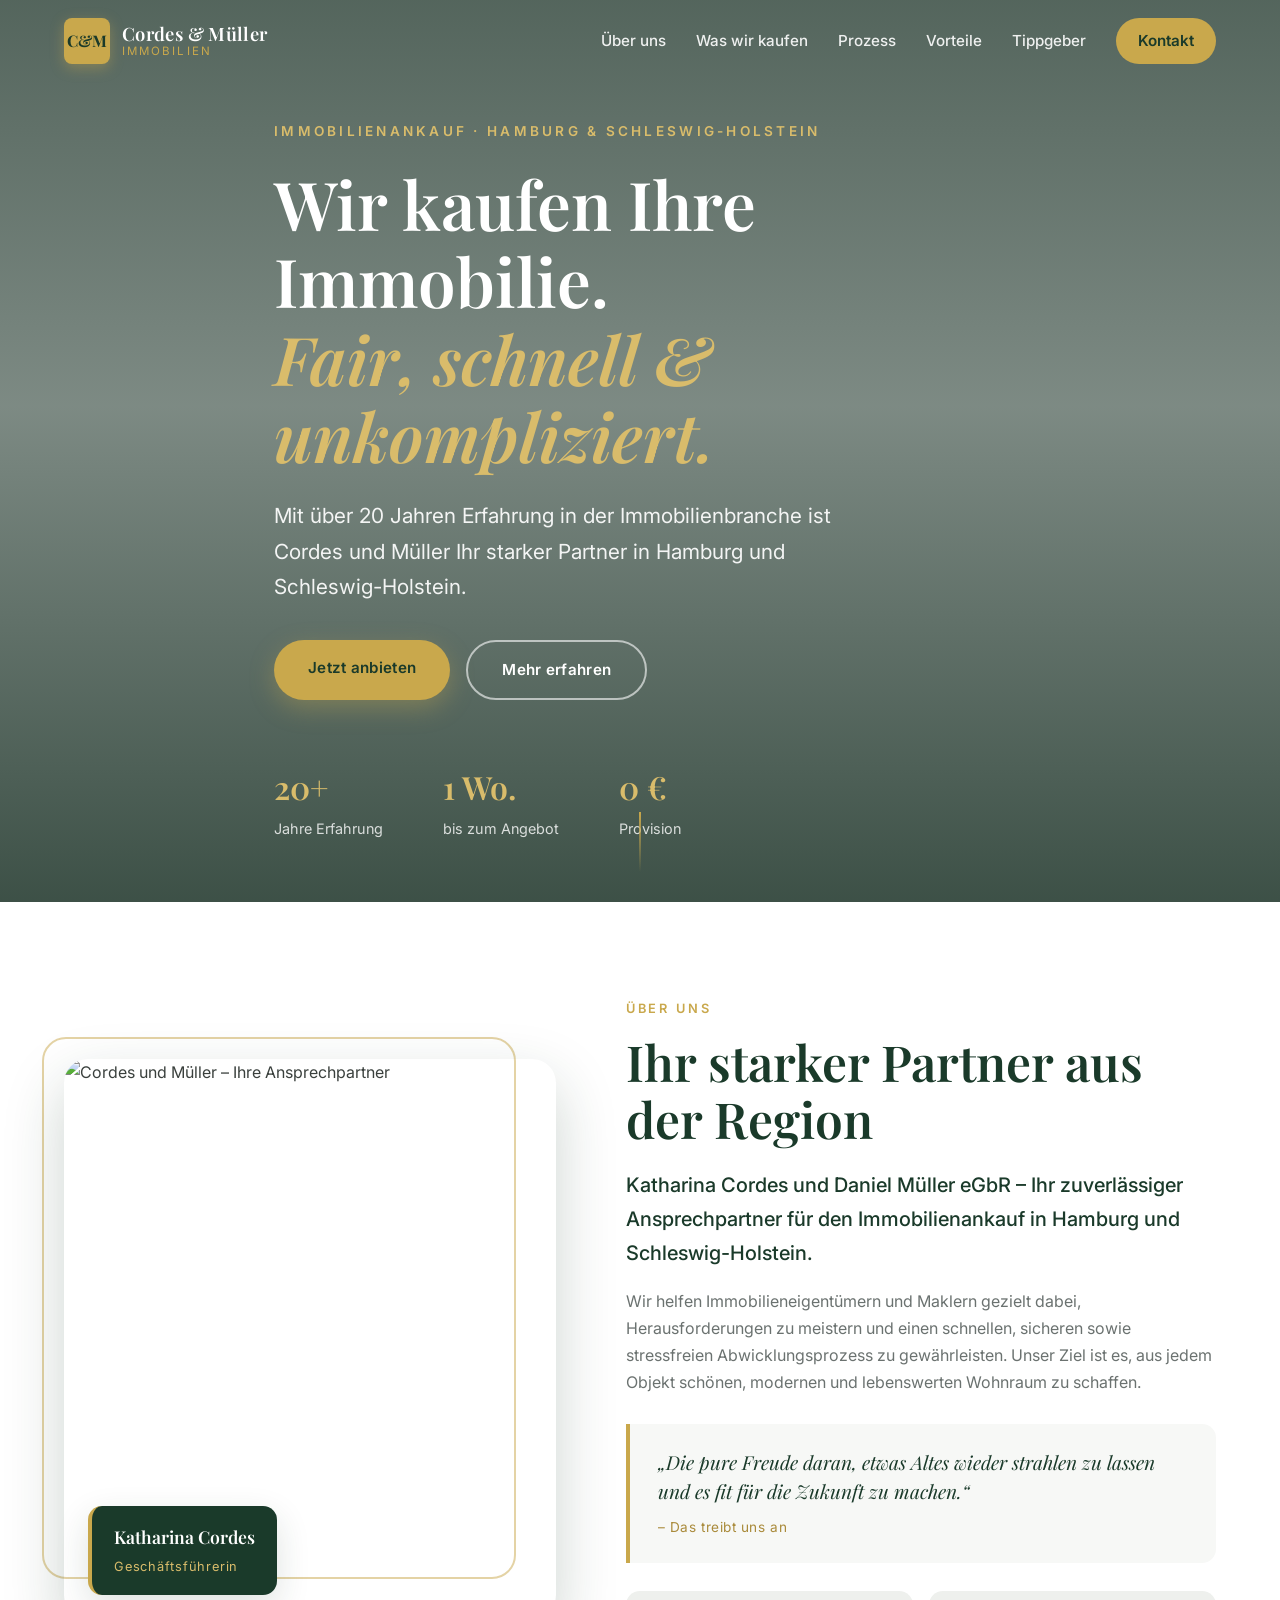
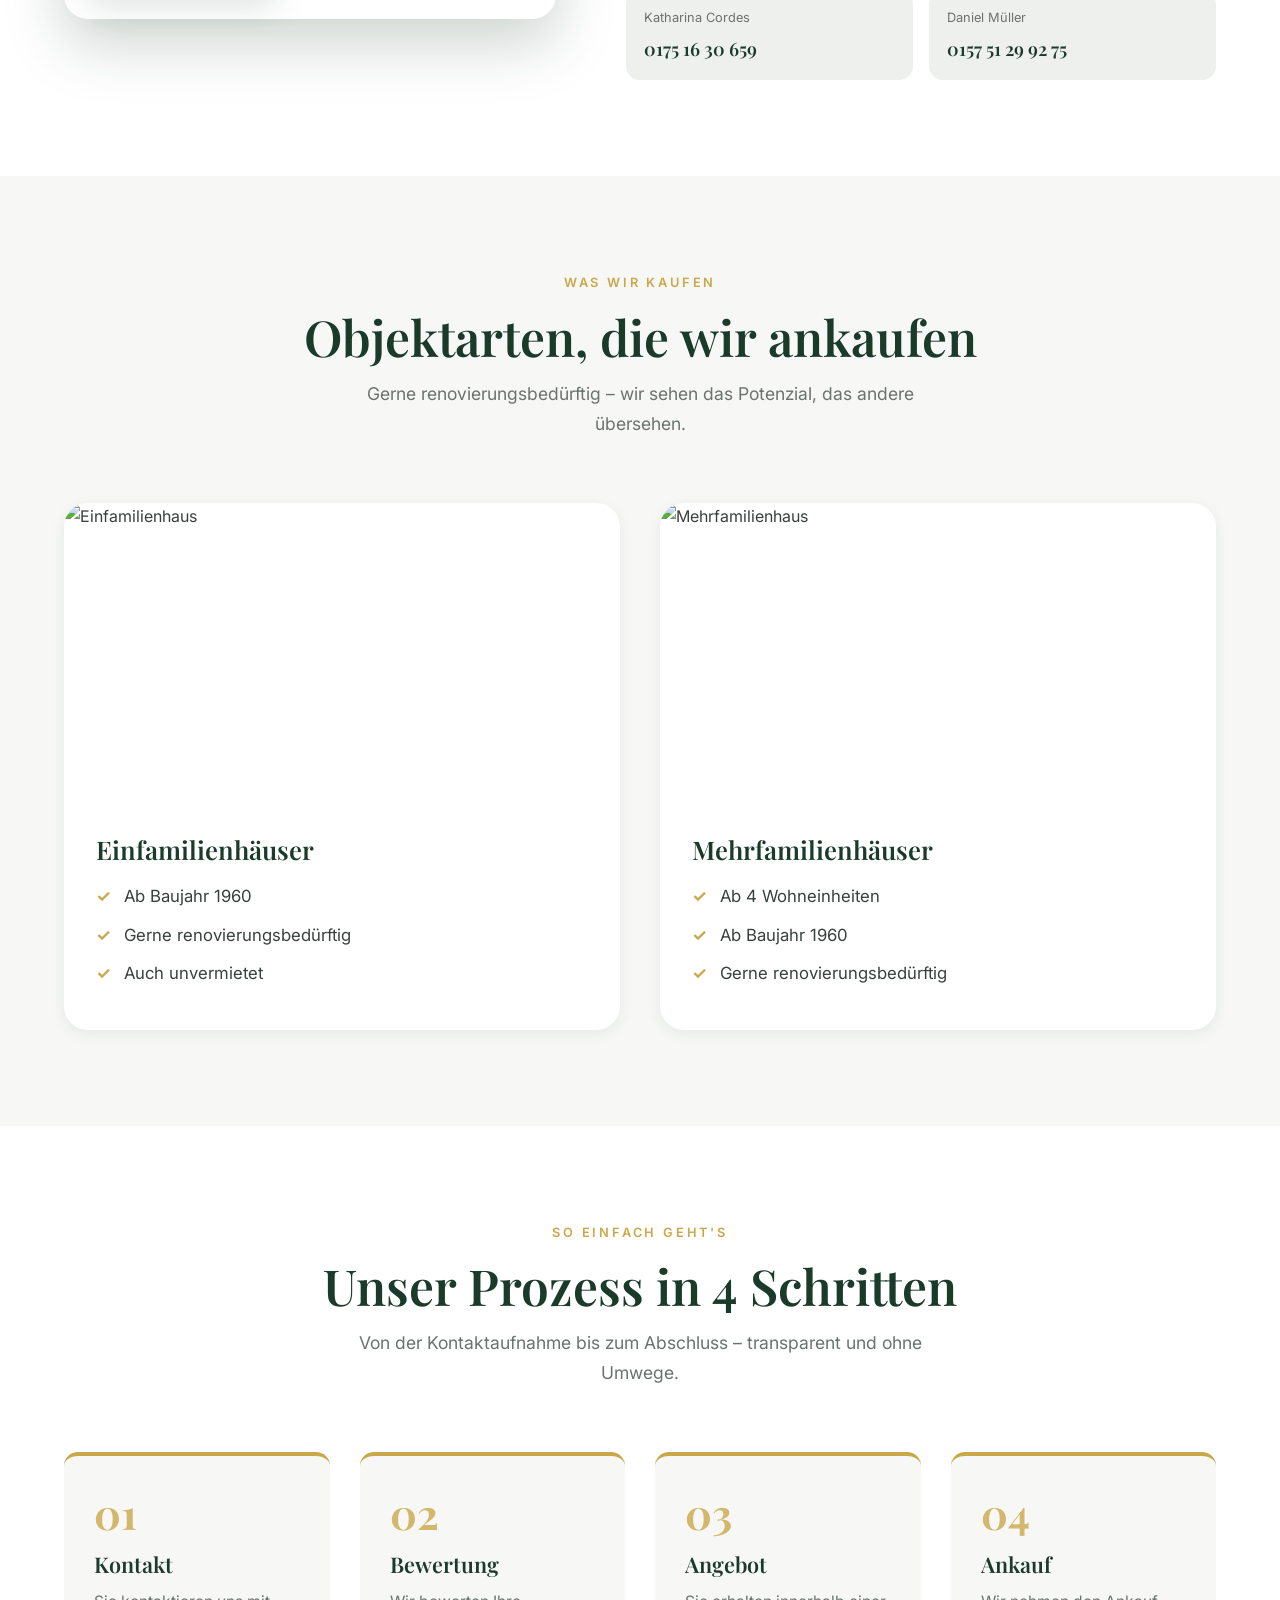
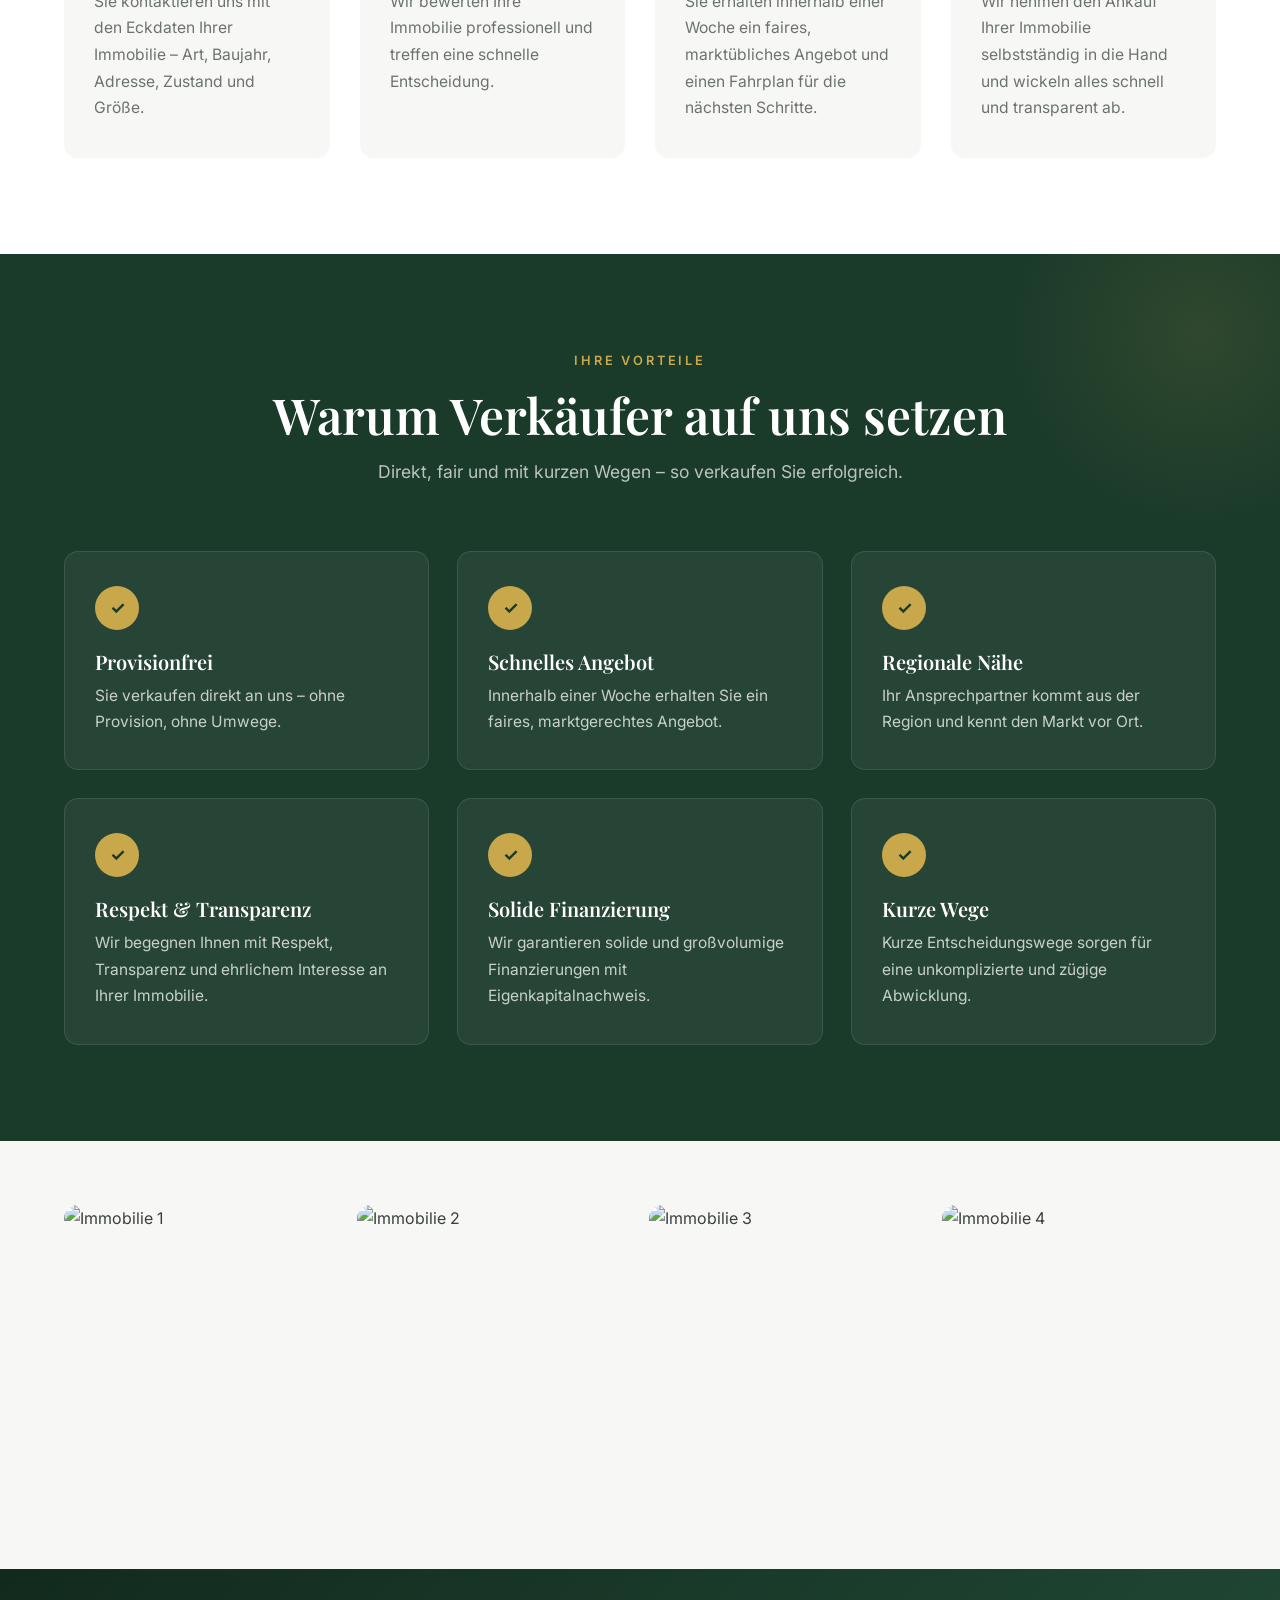
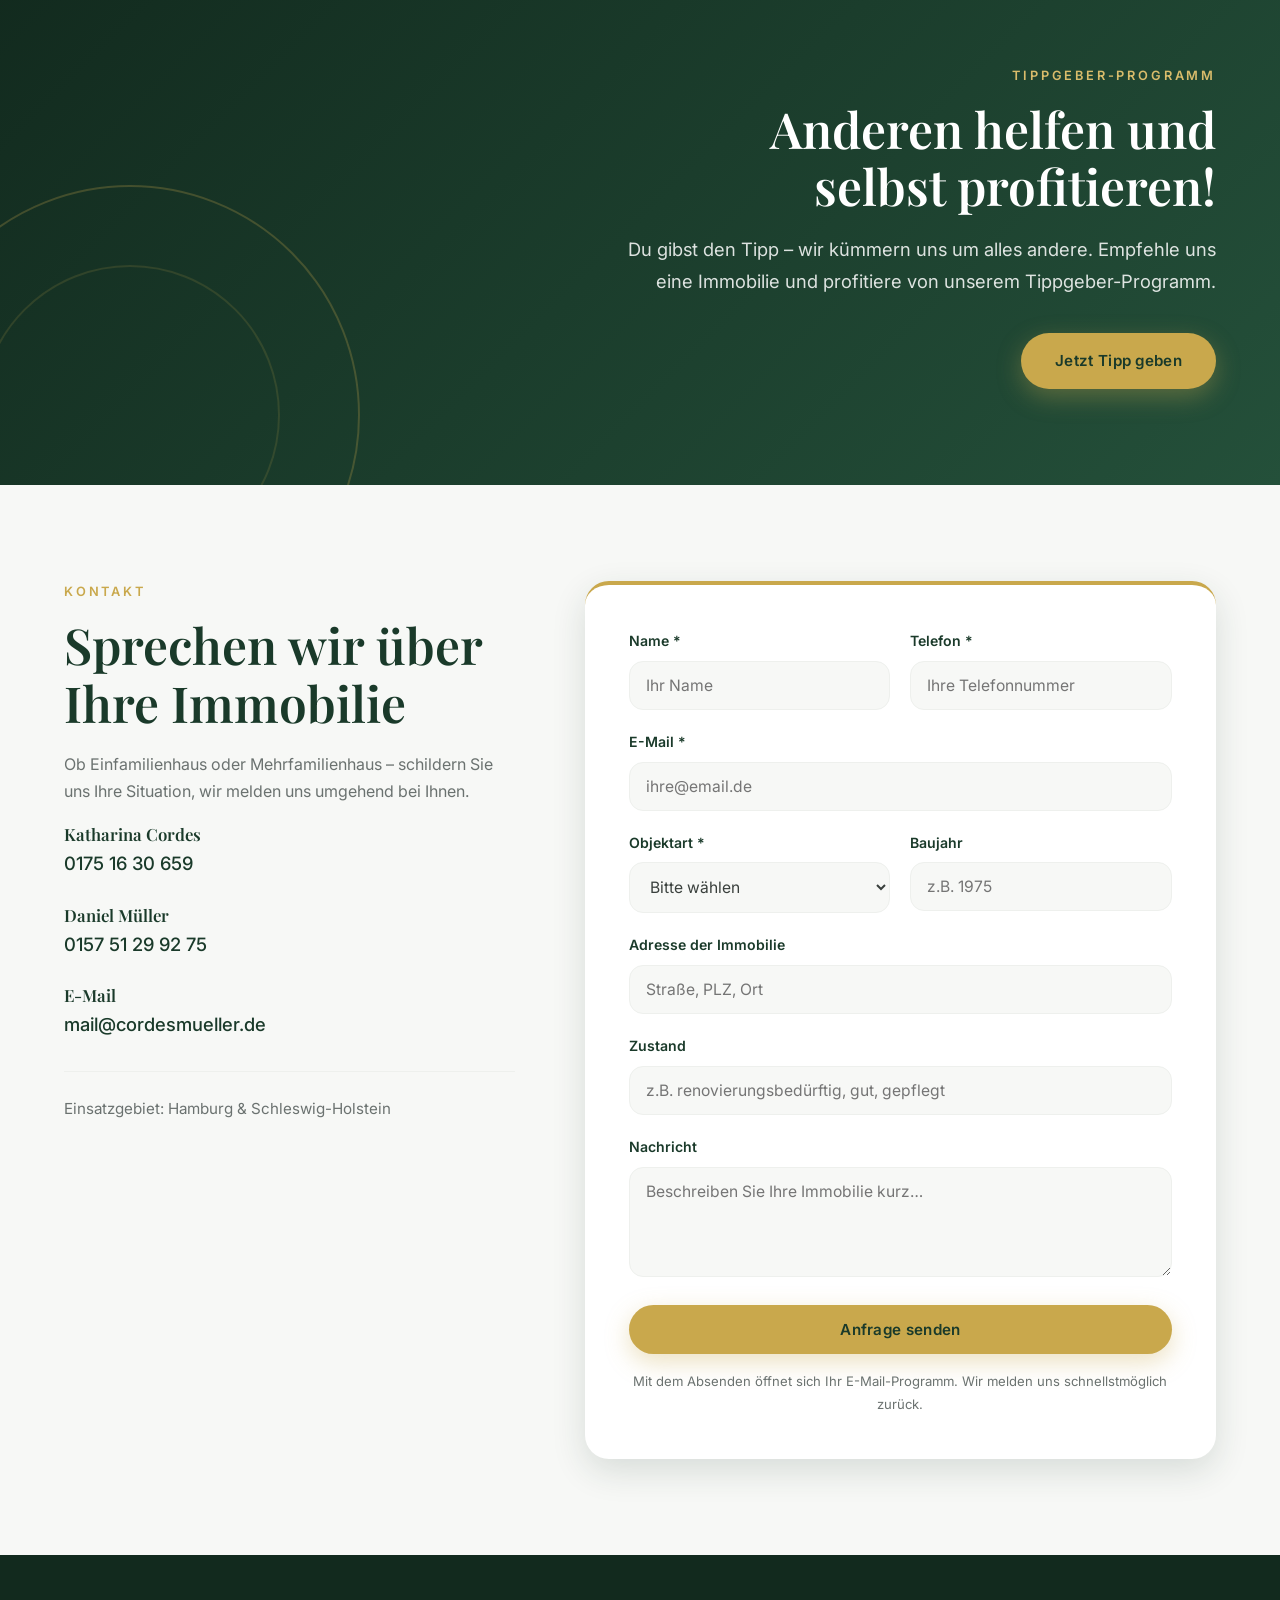
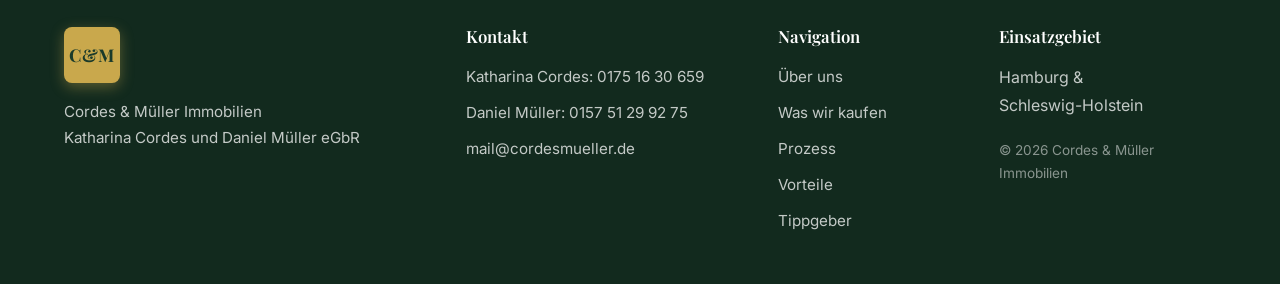
==== index.html @ 0875fa18 "Cordes Müller - neue Website" ====
<!DOCTYPE html>
<html lang="de">
<head>
  <meta charset="UTF-8">
  <meta name="viewport" content="width=device-width, initial-scale=1.0">
  <title>Cordes &amp; Müller Immobilien | Immobilienankauf Hamburg &amp; Schleswig-Holstein</title>
  <meta name="description" content="Cordes und Müller – Ihr starker Partner für den schnellen, sicheren und stressfreien Immobilienankauf in Hamburg und Schleswig-Holstein. Über 20 Jahre Erfahrung.">
  <link rel="preconnect" href="https://fonts.googleapis.com">
  <link rel="preconnect" href="https://fonts.gstatic.com" crossorigin>
  <link href="https://fonts.googleapis.com/css2?family=Playfair+Display:ital,wght@0,400;0,500;0,600;0,700;1,400&family=Inter:wght@300;400;500;600;700&display=swap" rel="stylesheet">
  <link rel="stylesheet" href="style.css">
</head>
<body>

  <!-- ===== NAVIGATION ===== -->
  <header class="nav">
    <div class="nav-inner container">
      <a href="#hero" class="logo">
        <span class="logo-mark">C&amp;M</span>
        <span class="logo-text">
          <strong>Cordes &amp; Müller</strong>
          <small>Immobilien</small>
        </span>
      </a>
      <nav class="nav-links" aria-label="Hauptnavigation">
        <a href="#ueber-uns">Über uns</a>
        <a href="#kaufen">Was wir kaufen</a>
        <a href="#prozess">Prozess</a>
        <a href="#vorteile">Vorteile</a>
        <a href="#tippgeber">Tippgeber</a>
        <a href="#kontakt" class="nav-cta">Kontakt</a>
      </nav>
      <button class="nav-toggle" aria-label="Menü öffnen">
        <span></span><span></span><span></span>
      </button>
    </div>
  </header>

  <!-- ===== HERO ===== -->
  <section id="hero" class="hero">
    <div class="hero-bg" style="background-image:url('https://onecdn.io/cdn-cgi/image/width=1920,height=900,fit=cover/media/87259912-1fa0-4802-a149-fa7235918c8f/lg');"></div>
    <div class="hero-overlay"></div>
    <div class="hero-content container">
      <p class="hero-eyebrow">Immobilienankauf · Hamburg &amp; Schleswig-Holstein</p>
      <h1 class="hero-title">Wir kaufen Ihre Immobilie.<br><em>Fair, schnell &amp; unkompliziert.</em></h1>
      <p class="hero-text">Mit über 20 Jahren Erfahrung in der Immobilienbranche ist Cordes und Müller Ihr starker Partner in Hamburg und Schleswig-Holstein.</p>
      <div class="hero-actions">
        <a href="#kontakt" class="btn btn-gold">Jetzt anbieten</a>
        <a href="#kaufen" class="btn btn-ghost">Mehr erfahren</a>
      </div>
      <div class="hero-stats">
        <div class="stat">
          <strong>20+</strong>
          <span>Jahre Erfahrung</span>
        </div>
        <div class="stat">
          <strong>1 Wo.</strong>
          <span>bis zum Angebot</span>
        </div>
        <div class="stat">
          <strong>0 €</strong>
          <span>Provision</span>
        </div>
      </div>
    </div>
    <a href="#ueber-uns" class="hero-scroll" aria-label="Nach unten scrollen">
      <span class="scroll-line"></span>
    </a>
  </section>

  <!-- ===== ÜBER UNS ===== -->
  <section id="ueber-uns" class="section about">
    <div class="container about-grid">
      <div class="about-media reveal">
        <img src="https://onecdn.io/cdn-cgi/image/width=600,height=800,fit=cover/media/9ba3bd7e-92e4-4036-8592-b213715e1970/lg" alt="Cordes und Müller – Ihre Ansprechpartner" class="about-img">
        <div class="about-badge">
          <span class="badge-name">Katharina Cordes</span>
          <span class="badge-role">Geschäftsführerin</span>
        </div>
      </div>
      <div class="about-content">
        <p class="eyebrow">Über uns</p>
        <h2 class="section-title">Ihr starker Partner aus der Region</h2>
        <p class="lead">Katharina Cordes und Daniel Müller eGbR – Ihr zuverlässiger Ansprechpartner für den Immobilienankauf in Hamburg und Schleswig-Holstein.</p>
        <p class="body">Wir helfen Immobilieneigentümern und Maklern gezielt dabei, Herausforderungen zu meistern und einen schnellen, sicheren sowie stressfreien Abwicklungsprozess zu gewährleisten. Unser Ziel ist es, aus jedem Objekt schönen, modernen und lebenswerten Wohnraum zu schaffen.</p>
        <blockquote class="about-quote">
          <p>„Die pure Freude daran, etwas Altes wieder strahlen zu lassen und es fit für die Zukunft zu machen.“</p>
          <cite>– Das treibt uns an</cite>
        </blockquote>
        <div class="about-contact">
          <div class="contact-person">
            <span class="person-label">Katharina Cordes</span>
            <a href="tel:+491751630659">0175 16 30 659</a>
          </div>
          <div class="contact-person">
            <span class="person-label">Daniel Müller</span>
            <a href="tel:+4915751299275">0157 51 29 92 75</a>
          </div>
        </div>
      </div>
    </div>
  </section>

  <!-- ===== WAS WIR KAUFEN ===== -->
  <section id="kaufen" class="section buy">
    <div class="container">
      <div class="section-head reveal">
        <p class="eyebrow">Was wir kaufen</p>
        <h2 class="section-title">Objektarten, die wir ankaufen</h2>
        <p class="section-sub">Gerne renovierungsbedürftig – wir sehen das Potenzial, das andere übersehen.</p>
      </div>
      <div class="buy-grid">
        <article class="card reveal">
          <div class="card-img">
            <img src="https://onecdn.io/cdn-cgi/image/width=800,height=600,fit=cover/media/013bde4f-70b9-48d5-8bc5-a7e35b4b48ef/lg" alt="Einfamilienhaus">
          </div>
          <div class="card-body">
            <h3>Einfamilienhäuser</h3>
            <ul class="card-list">
              <li>Ab Baujahr 1960</li>
              <li>Gerne renovierungsbedürftig</li>
              <li>Auch unvermietet</li>
            </ul>
          </div>
        </article>
        <article class="card reveal">
          <div class="card-img">
            <img src="https://onecdn.io/cdn-cgi/image/width=800,height=600,fit=cover/media/022207e3-a782-4203-a05c-e34b5ba5563c/lg" alt="Mehrfamilienhaus">
          </div>
          <div class="card-body">
            <h3>Mehrfamilienhäuser</h3>
            <ul class="card-list">
              <li>Ab 4 Wohneinheiten</li>
              <li>Ab Baujahr 1960</li>
              <li>Gerne renovierungsbedürftig</li>
            </ul>
          </div>
        </article>
      </div>
    </div>
  </section>

  <!-- ===== PROZESS ===== -->
  <section id="prozess" class="section process">
    <div class="container">
      <div class="section-head reveal">
        <p class="eyebrow">So einfach geht's</p>
        <h2 class="section-title">Unser Prozess in 4 Schritten</h2>
        <p class="section-sub">Von der Kontaktaufnahme bis zum Abschluss – transparent und ohne Umwege.</p>
      </div>
      <div class="process-grid">
        <div class="step reveal">
          <span class="step-num">01</span>
          <h3>Kontakt</h3>
          <p>Sie kontaktieren uns mit den Eckdaten Ihrer Immobilie – Art, Baujahr, Adresse, Zustand und Größe.</p>
        </div>
        <div class="step reveal">
          <span class="step-num">02</span>
          <h3>Bewertung</h3>
          <p>Wir bewerten Ihre Immobilie professionell und treffen eine schnelle Entscheidung.</p>
        </div>
        <div class="step reveal">
          <span class="step-num">03</span>
          <h3>Angebot</h3>
          <p>Sie erhalten innerhalb einer Woche ein faires, marktübliches Angebot und einen Fahrplan für die nächsten Schritte.</p>
        </div>
        <div class="step reveal">
          <span class="step-num">04</span>
          <h3>Ankauf</h3>
          <p>Wir nehmen den Ankauf Ihrer Immobilie selbstständig in die Hand und wickeln alles schnell und transparent ab.</p>
        </div>
      </div>
    </div>
  </section>

  <!-- ===== VORTEILE ===== -->
  <section id="vorteile" class="section benefits">
    <div class="container">
      <div class="section-head reveal">
        <p class="eyebrow">Ihre Vorteile</p>
        <h2 class="section-title">Warum Verkäufer auf uns setzen</h2>
        <p class="section-sub">Direkt, fair und mit kurzen Wegen – so verkaufen Sie erfolgreich.</p>
      </div>
      <div class="benefits-grid">
        <div class="benefit reveal">
          <span class="benefit-icon">✓</span>
          <h3>Provisionfrei</h3>
          <p>Sie verkaufen direkt an uns – ohne Provision, ohne Umwege.</p>
        </div>
        <div class="benefit reveal">
          <span class="benefit-icon">✓</span>
          <h3>Schnelles Angebot</h3>
          <p>Innerhalb einer Woche erhalten Sie ein faires, marktgerechtes Angebot.</p>
        </div>
        <div class="benefit reveal">
          <span class="benefit-icon">✓</span>
          <h3>Regionale Nähe</h3>
          <p>Ihr Ansprechpartner kommt aus der Region und kennt den Markt vor Ort.</p>
        </div>
        <div class="benefit reveal">
          <span class="benefit-icon">✓</span>
          <h3>Respekt &amp; Transparenz</h3>
          <p>Wir begegnen Ihnen mit Respekt, Transparenz und ehrlichem Interesse an Ihrer Immobilie.</p>
        </div>
        <div class="benefit reveal">
          <span class="benefit-icon">✓</span>
          <h3>Solide Finanzierung</h3>
          <p>Wir garantieren solide und großvolumige Finanzierungen mit Eigenkapitalnachweis.</p>
        </div>
        <div class="benefit reveal">
          <span class="benefit-icon">✓</span>
          <h3>Kurze Wege</h3>
          <p>Kurze Entscheidungswege sorgen für eine unkomplizierte und zügige Abwicklung.</p>
        </div>
      </div>
    </div>
  </section>

  <!-- ===== GALERIE ===== -->
  <section class="section gallery">
    <div class="container">
      <div class="gallery-grid">
        <img class="gallery-img reveal" src="https://onecdn.io/cdn-cgi/image/width=800,height=600,fit=cover/media/013bde4f-70b9-48d5-8bc5-a7e35b4b48ef/lg" alt="Immobilie 1">
        <img class="gallery-img reveal" src="https://onecdn.io/cdn-cgi/image/width=800,height=600,fit=cover/media/022207e3-a782-4203-a05c-e34b5ba5563c/lg" alt="Immobilie 2">
        <img class="gallery-img reveal" src="https://onecdn.io/cdn-cgi/image/width=800,height=600,fit=cover/media/5243f2f0-39da-4009-9616-81a8f214d567/lg" alt="Immobilie 3">
        <img class="gallery-img reveal" src="https://onecdn.io/cdn-cgi/image/width=800,height=600,fit=cover/media/7201bd87-af40-47e6-a278-6140a947ac03/lg" alt="Immobilie 4">
      </div>
    </div>
  </section>

  <!-- ===== TIPPGEBER ===== -->
  <section id="tippgeber" class="section refer">
    <div class="container refer-inner">
      <div class="refer-content reveal">
        <p class="eyebrow eyebrow-light">Tippgeber-Programm</p>
        <h2 class="section-title">Anderen helfen und<br>selbst profitieren!</h2>
        <p class="refer-text">Du gibst den Tipp – wir kümmern uns um alles andere. Empfehle uns eine Immobilie und profitiere von unserem Tippgeber-Programm.</p>
        <a href="#kontakt" class="btn btn-gold">Jetzt Tipp geben</a>
      </div>
    </div>
  </section>

  <!-- ===== KONTAKT ===== -->
  <section id="kontakt" class="section contact">
    <div class="container contact-grid">
      <div class="contact-info reveal">
        <p class="eyebrow">Kontakt</p>
        <h2 class="section-title">Sprechen wir über Ihre Immobilie</h2>
        <p class="body">Ob Einfamilienhaus oder Mehrfamilienhaus – schildern Sie uns Ihre Situation, wir melden uns umgehend bei Ihnen.</p>
        <div class="contact-block">
          <h3>Katharina Cordes</h3>
          <a href="tel:+491751630659">0175 16 30 659</a>
        </div>
        <div class="contact-block">
          <h3>Daniel Müller</h3>
          <a href="tel:+4915751299275">0157 51 29 92 75</a>
        </div>
        <div class="contact-block">
          <h3>E-Mail</h3>
          <a href="mailto:mail@cordesmueller.de">mail@cordesmueller.de</a>
        </div>
        <p class="contact-region">Einsatzgebiet: Hamburg &amp; Schleswig-Holstein</p>
      </div>

      <form class="contact-form reveal" action="mailto:mail@cordesmueller.de" method="post" enctype="text/plain">
        <div class="form-row">
          <div class="form-group">
            <label for="name">Name *</label>
            <input type="text" id="name" name="Name" required placeholder="Ihr Name">
          </div>
          <div class="form-group">
            <label for="telefon">Telefon *</label>
            <input type="tel" id="telefon" name="Telefon" required placeholder="Ihre Telefonnummer">
          </div>
        </div>
        <div class="form-group">
          <label for="email">E-Mail *</label>
          <input type="email" id="email" name="Email" required placeholder="ihre@email.de">
        </div>
        <div class="form-row">
          <div class="form-group">
            <label for="objektart">Objektart *</label>
            <select id="objektart" name="Objektart" required>
              <option value="" disabled selected>Bitte wählen</option>
              <option value="Einfamilienhaus">Einfamilienhaus</option>
              <option value="Mehrfamilienhaus">Mehrfamilienhaus</option>
            </select>
          </div>
          <div class="form-group">
            <label for="baujahr">Baujahr</label>
            <input type="text" id="baujahr" name="Baujahr" placeholder="z.B. 1975">
          </div>
        </div>
        <div class="form-group">
          <label for="adresse">Adresse der Immobilie</label>
          <input type="text" id="adresse" name="Adresse" placeholder="Straße, PLZ, Ort">
        </div>
        <div class="form-group">
          <label for="zustand">Zustand</label>
          <input type="text" id="zustand" name="Zustand" placeholder="z.B. renovierungsbedürftig, gut, gepflegt">
        </div>
        <div class="form-group">
          <label for="nachricht">Nachricht</label>
          <textarea id="nachricht" name="Nachricht" rows="4" placeholder="Beschreiben Sie Ihre Immobilie kurz…"></textarea>
        </div>
        <button type="submit" class="btn btn-gold btn-block">Anfrage senden</button>
        <p class="form-note">Mit dem Absenden öffnet sich Ihr E-Mail-Programm. Wir melden uns schnellstmöglich zurück.</p>
      </form>
    </div>
  </section>

  <!-- ===== FOOTER ===== -->
  <footer class="footer">
    <div class="container footer-grid">
      <div class="footer-brand">
        <span class="logo-mark logo-mark-footer">C&amp;M</span>
        <p>Cordes &amp; Müller Immobilien<br>Katharina Cordes und Daniel Müller eGbR</p>
      </div>
      <div class="footer-col">
        <h4>Kontakt</h4>
        <a href="tel:+491751630659">Katharina Cordes: 0175 16 30 659</a>
        <a href="tel:+4915751299275">Daniel Müller: 0157 51 29 92 75</a>
        <a href="mailto:mail@cordesmueller.de">mail@cordesmueller.de</a>
      </div>
      <div class="footer-col">
        <h4>Navigation</h4>
        <a href="#ueber-uns">Über uns</a>
        <a href="#kaufen">Was wir kaufen</a>
        <a href="#prozess">Prozess</a>
        <a href="#vorteile">Vorteile</a>
        <a href="#tippgeber">Tippgeber</a>
      </div>
      <div class="footer-col">
        <h4>Einsatzgebiet</h4>
        <p>Hamburg &amp;<br>Schleswig-Holstein</p>
        <p class="footer-small">© <span id="year"></span> Cordes &amp; Müller Immobilien</p>
      </div>
    </div>
  </footer>

  <!-- Smooth Scroll -->
  <script>
    // Smooth scroll for all anchor links
    document.querySelectorAll('a[href^="#"]').forEach(anchor => {
      anchor.addEventListener('click', function (e) {
        const target = document.querySelector(this.getAttribute('href'));
        if (target) {
          e.preventDefault();
          target.scrollIntoView({ behavior: 'smooth', block: 'start' });
        }
      });
    });

    // Mobile nav toggle
    const toggle = document.querySelector('.nav-toggle');
    const navLinks = document.querySelector('.nav-links');
    toggle.addEventListener('click', () => {
      navLinks.classList.toggle('open');
      toggle.classList.toggle('active');
    });
    navLinks.querySelectorAll('a').forEach(a => a.addEventListener('click', () => {
      navLinks.classList.remove('open');
      toggle.classList.remove('active');
    }));

    // Footer year
    document.getElementById('year').textContent = new Date().getFullYear();

    // Fade-in on scroll (IntersectionObserver)
    const observer = new IntersectionObserver((entries) => {
      entries.forEach(entry => {
        if (entry.isIntersecting) {
          entry.target.classList.add('visible');
        }
      });
    }, { threshold: 0.15 });

    document.querySelectorAll('.reveal').forEach(el => observer.observe(el));

    // Navbar background on scroll
    const nav = document.querySelector('.nav');
    window.addEventListener('scroll', () => {
      if (window.scrollY > 60) {
        nav.classList.add('scrolled');
      } else {
        nav.classList.remove('scrolled');
      }
    });
  </script>
</body>
</html>
---- style.css ----
/* ============================================================
   Cordes & Müller Immobilien — Style
   Premium One-Page Website
   ============================================================ */

/* ---------- CSS Custom Properties ---------- */
:root {
  --green-dark: #1a3a2a;
  --green-deep: #122a1e;
  --green-mid: #24503a;
  --white: #ffffff;
  --off-white: #f7f8f6;
  --gray-light: #eef0ed;
  --gray: #6b7270;
  --gray-dark: #3a403d;
  --gold: #c9a84c;
  --gold-light: #d9bc6b;
  --gold-dark: #a98a3a;

  --font-head: 'Playfair Display', serif;
  --font-body: 'Inter', sans-serif;

  --shadow-sm: 0 4px 14px rgba(26, 58, 42, 0.08);
  --shadow-md: 0 12px 34px rgba(26, 58, 42, 0.14);
  --shadow-lg: 0 24px 60px rgba(26, 58, 42, 0.22);

  --radius: 14px;
  --radius-lg: 24px;

  --container: 1200px;
  --transition: 0.35s cubic-bezier(0.25, 0.46, 0.45, 0.94);
}

/* ---------- Reset & Base ---------- */
*, *::before, *::after {
  margin: 0;
  padding: 0;
  box-sizing: border-box;
}

html {
  scroll-behavior: smooth;
  scroll-padding-top: 80px;
}

body {
  font-family: var(--font-body);
  color: var(--gray-dark);
  background: var(--white);
  line-height: 1.7;
  font-size: 16px;
  -webkit-font-smoothing: antialiased;
  overflow-x: hidden;
}

img {
  max-width: 100%;
  display: block;
}

a {
  text-decoration: none;
  color: inherit;
}

ul {
  list-style: none;
}

.container {
  width: 100%;
  max-width: var(--container);
  margin: 0 auto;
  padding: 0 24px;
}

.section {
  padding: 96px 0;
}

/* ---------- Typography ---------- */
h1, h2, h3, h4 {
  font-family: var(--font-head);
  color: var(--green-dark);
  line-height: 1.15;
  font-weight: 600;
}

.section-title {
  font-size: clamp(2rem, 4.5vw, 3.1rem);
  margin-bottom: 20px;
}

.section-sub {
  font-size: 1.1rem;
  color: var(--gray);
  max-width: 620px;
  margin: 0 auto;
}

.section-head {
  text-align: center;
  margin-bottom: 64px;
}

.section-head .section-title {
  margin-bottom: 14px;
}

.eyebrow {
  font-family: var(--font-body);
  font-size: 0.8rem;
  letter-spacing: 0.22em;
  text-transform: uppercase;
  color: var(--gold);
  font-weight: 600;
  margin-bottom: 14px;
}

.eyebrow-light {
  color: var(--gold-light);
}

.lead {
  font-size: 1.25rem;
  color: var(--green-dark);
  font-weight: 500;
  margin-bottom: 18px;
}

.body {
  color: var(--gray);
  margin-bottom: 20px;
}

/* ============================================================
   NAVIGATION
   ============================================================ */
.nav {
  position: fixed;
  top: 0;
  left: 0;
  right: 0;
  z-index: 1000;
  padding: 18px 0;
  transition: background var(--transition), padding var(--transition), box-shadow var(--transition);
  background: transparent;
}

.nav.scrolled {
  background: rgba(26, 58, 42, 0.97);
  padding: 10px 0;
  box-shadow: 0 4px 24px rgba(0, 0, 0, 0.25);
  backdrop-filter: blur(10px);
}

.nav-inner {
  display: flex;
  align-items: center;
  justify-content: space-between;
}

.logo {
  display: flex;
  align-items: center;
  gap: 12px;
}

.logo-mark {
  display: inline-flex;
  align-items: center;
  justify-content: center;
  width: 46px;
  height: 46px;
  background: var(--gold);
  color: var(--green-dark);
  font-family: var(--font-head);
  font-weight: 700;
  font-size: 1rem;
  letter-spacing: 0.02em;
  border-radius: 8px;
  box-shadow: 0 4px 14px rgba(201, 168, 76, 0.4);
}

.logo-text {
  display: flex;
  flex-direction: column;
  line-height: 1.2;
}

.logo-text strong {
  color: var(--white);
  font-family: var(--font-head);
  font-size: 1.15rem;
  font-weight: 600;
  letter-spacing: 0.02em;
}

.logo-text small {
  color: var(--gold);
  font-size: 0.72rem;
  letter-spacing: 0.18em;
  text-transform: uppercase;
}

.nav-links {
  display: flex;
  align-items: center;
  gap: 30px;
}

.nav-links a {
  color: rgba(255, 255, 255, 0.9);
  font-size: 0.95rem;
  font-weight: 500;
  position: relative;
  padding: 6px 0;
  transition: color var(--transition);
}

.nav-links a:not(.nav-cta)::after {
  content: '';
  position: absolute;
  left: 0;
  bottom: 0;
  width: 0;
  height: 2px;
  background: var(--gold);
  transition: width var(--transition);
}

.nav-links a:not(.nav-cta):hover {
  color: var(--gold-light);
}

.nav-links a:not(.nav-cta):hover::after {
  width: 100%;
}

.nav-cta {
  background: var(--gold);
  color: var(--green-dark) !important;
  padding: 10px 22px !important;
  border-radius: 50px;
  font-weight: 600 !important;
  transition: background var(--transition), transform var(--transition) !important;
}

.nav-cta:hover {
  background: var(--gold-light);
  transform: translateY(-2px);
}

.nav-toggle {
  display: none;
  flex-direction: column;
  gap: 5px;
  background: none;
  border: none;
  cursor: pointer;
  padding: 8px;
  z-index: 1001;
}

.nav-toggle span {
  width: 26px;
  height: 2px;
  background: var(--white);
  border-radius: 2px;
  transition: transform var(--transition), opacity var(--transition);
}

.nav-toggle.active span:nth-child(1) {
  transform: translateY(7px) rotate(45deg);
}
.nav-toggle.active span:nth-child(2) {
  opacity: 0;
}
.nav-toggle.active span:nth-child(3) {
  transform: translateY(-7px) rotate(-45deg);
}

/* ============================================================
   HERO
   ============================================================ */
.hero {
  position: relative;
  min-height: 100vh;
  display: flex;
  align-items: center;
  overflow: hidden;
}

.hero-bg {
  position: absolute;
  inset: 0;
  background-size: cover;
  background-position: center;
  animation: heroZoom 18s ease-in-out infinite alternate;
}

@keyframes heroZoom {
  from { transform: scale(1); }
  to { transform: scale(1.08); }
}

.hero-overlay {
  position: absolute;
  inset: 0;
  background: linear-gradient(
    180deg,
    rgba(18, 42, 30, 0.72) 0%,
    rgba(18, 42, 30, 0.55) 45%,
    rgba(18, 42, 30, 0.82) 100%
  );
}

.hero-content {
  position: relative;
  z-index: 2;
  color: var(--white);
  padding-top: 120px;
  padding-bottom: 60px;
  max-width: 780px;
}

.hero-eyebrow {
  font-family: var(--font-body);
  font-size: 0.85rem;
  letter-spacing: 0.24em;
  text-transform: uppercase;
  color: var(--gold-light);
  font-weight: 600;
  margin-bottom: 22px;
  animation: fadeUp 1s ease both;
}

.hero-title {
  font-size: clamp(2.4rem, 6vw, 4.2rem);
  color: var(--white);
  font-weight: 600;
  margin-bottom: 24px;
  animation: fadeUp 1s 0.15s ease both;
}

.hero-title em {
  font-style: italic;
  color: var(--gold-light);
}

.hero-text {
  font-size: clamp(1.05rem, 2vw, 1.3rem);
  color: rgba(255, 255, 255, 0.92);
  max-width: 620px;
  margin-bottom: 36px;
  animation: fadeUp 1s 0.3s ease both;
}

.hero-actions {
  display: flex;
  flex-wrap: wrap;
  gap: 16px;
  margin-bottom: 60px;
  animation: fadeUp 1s 0.45s ease both;
}

.hero-stats {
  display: flex;
  gap: 60px;
  flex-wrap: wrap;
  animation: fadeUp 1s 0.6s ease both;
}

.stat strong {
  display: block;
  font-family: var(--font-head);
  font-size: 2rem;
  color: var(--gold-light);
  font-weight: 600;
}

.stat span {
  font-size: 0.9rem;
  color: rgba(255, 255, 255, 0.8);
}

.hero-scroll {
  position: absolute;
  bottom: 30px;
  left: 50%;
  transform: translateX(-50%);
  z-index: 2;
  display: flex;
  justify-content: center;
}

.scroll-line {
  width: 2px;
  height: 60px;
  background: linear-gradient(to bottom, var(--gold), transparent);
  position: relative;
  overflow: hidden;
}

.scroll-line::after {
  content: '';
  position: absolute;
  top: -100%;
  left: 0;
  width: 100%;
  height: 100%;
  background: linear-gradient(to bottom, transparent, var(--gold-light));
  animation: scrollPulse 2s ease-in-out infinite;
}

@keyframes scrollPulse {
  0% { top: -100%; }
  100% { top: 100%; }
}

@keyframes fadeUp {
  from { opacity: 0; transform: translateY(30px); }
  to { opacity: 1; transform: translateY(0); }
}

/* ---------- Buttons ---------- */
.btn {
  display: inline-block;
  padding: 15px 34px;
  border-radius: 50px;
  font-family: var(--font-body);
  font-size: 0.95rem;
  font-weight: 600;
  letter-spacing: 0.02em;
  cursor: pointer;
  border: none;
  transition: transform var(--transition), box-shadow var(--transition), background var(--transition), color var(--transition);
  text-align: center;
}

.btn-gold {
  background: var(--gold);
  color: var(--green-dark);
  box-shadow: 0 8px 24px rgba(201, 168, 76, 0.35);
}

.btn-gold:hover {
  background: var(--gold-light);
  transform: translateY(-3px);
  box-shadow: 0 14px 32px rgba(201, 168, 76, 0.45);
}

.btn-ghost {
  background: transparent;
  color: var(--white);
  border: 2px solid rgba(255, 255, 255, 0.6);
}

.btn-ghost:hover {
  border-color: var(--gold-light);
  color: var(--gold-light);
  transform: translateY(-3px);
}

.btn-block {
  width: 100%;
}

/* ============================================================
   ABOUT
   ============================================================ */
.about {
  background: var(--white);
}

.about-grid {
  display: grid;
  grid-template-columns: 5fr 6fr;
  gap: 70px;
  align-items: center;
}

.about-media {
  position: relative;
}

.about-img {
  width: 100%;
  height: 560px;
  object-fit: cover;
  border-radius: var(--radius-lg);
  box-shadow: var(--shadow-lg);
}

.about-media::before {
  content: '';
  position: absolute;
  top: -22px;
  left: -22px;
  right: 40px;
  bottom: 40px;
  border: 2px solid var(--gold);
  border-radius: var(--radius-lg);
  z-index: -1;
  opacity: 0.5;
}

.about-badge {
  position: absolute;
  bottom: 24px;
  left: 24px;
  background: var(--green-dark);
  color: var(--white);
  padding: 16px 22px;
  border-radius: var(--radius);
  box-shadow: var(--shadow-md);
  border-left: 4px solid var(--gold);
}

.badge-name {
  display: block;
  font-family: var(--font-head);
  font-size: 1.1rem;
  font-weight: 600;
}

.badge-role {
  font-size: 0.8rem;
  color: var(--gold-light);
  letter-spacing: 0.06em;
}

.about-quote {
  margin: 28px 0;
  padding: 24px 28px;
  background: var(--off-white);
  border-left: 4px solid var(--gold);
  border-radius: 0 var(--radius) var(--radius) 0;
}

.about-quote p {
  font-family: var(--font-head);
  font-style: italic;
  font-size: 1.2rem;
  color: var(--green-dark);
  line-height: 1.5;
}

.about-quote cite {
  display: block;
  margin-top: 10px;
  font-style: normal;
  font-size: 0.85rem;
  color: var(--gold-dark);
  font-family: var(--font-body);
  letter-spacing: 0.04em;
}

.about-contact {
  display: grid;
  grid-template-columns: 1fr 1fr;
  gap: 16px;
  margin-top: 10px;
}

.contact-person {
  background: var(--gray-light);
  padding: 16px 18px;
  border-radius: var(--radius);
}

.person-label {
  display: block;
  font-size: 0.8rem;
  color: var(--gray);
  margin-bottom: 4px;
}

.contact-person a {
  font-family: var(--font-head);
  font-size: 1.15rem;
  color: var(--green-dark);
  font-weight: 600;
  transition: color var(--transition);
}

.contact-person a:hover {
  color: var(--gold-dark);
}

/* ============================================================
   BUY (Was wir kaufen)
   ============================================================ */
.buy {
  background: var(--off-white);
}

.buy-grid {
  display: grid;
  grid-template-columns: 1fr 1fr;
  gap: 40px;
}

.card {
  background: var(--white);
  border-radius: var(--radius-lg);
  overflow: hidden;
  box-shadow: var(--shadow-sm);
  transition: transform var(--transition), box-shadow var(--transition);
}

.card:hover {
  transform: translateY(-8px);
  box-shadow: var(--shadow-lg);
}

.card-img {
  overflow: hidden;
  height: 300px;
}

.card-img img {
  width: 100%;
  height: 100%;
  object-fit: cover;
  transition: transform 0.7s ease;
}

.card:hover .card-img img {
  transform: scale(1.08);
}

.card-body {
  padding: 32px;
}

.card-body h3 {
  font-size: 1.6rem;
  margin-bottom: 18px;
}

.card-list li {
  position: relative;
  padding-left: 28px;
  margin-bottom: 10px;
  color: var(--gray-dark);
  font-size: 1.05rem;
}

.card-list li::before {
  content: '✓';
  position: absolute;
  left: 0;
  top: 0;
  color: var(--gold);
  font-weight: 700;
}

/* ============================================================
   PROCESS
   ============================================================ */
.process {
  background: var(--white);
}

.process-grid {
  display: grid;
  grid-template-columns: repeat(4, 1fr);
  gap: 30px;
}

.step {
  position: relative;
  padding: 36px 30px;
  background: var(--off-white);
  border-radius: var(--radius);
  border-top: 4px solid var(--gold);
  transition: transform var(--transition), box-shadow var(--transition);
}

.step:hover {
  transform: translateY(-6px);
  box-shadow: var(--shadow-md);
}

.step-num {
  display: inline-block;
  font-family: var(--font-head);
  font-size: 2.6rem;
  font-weight: 700;
  color: var(--gold);
  line-height: 1;
  margin-bottom: 18px;
  opacity: 0.8;
}

.step h3 {
  font-size: 1.35rem;
  margin-bottom: 12px;
}

.step p {
  color: var(--gray);
  font-size: 0.98rem;
}

/* ============================================================
   BENEFITS
   ============================================================ */
.benefits {
  background: var(--green-dark);
  position: relative;
  overflow: hidden;
}

.benefits::before {
  content: '';
  position: absolute;
  top: -120px;
  right: -120px;
  width: 400px;
  height: 400px;
  background: radial-gradient(circle, rgba(201, 168, 76, 0.12), transparent 70%);
}

.benefits .section-title {
  color: var(--white);
}

.benefits .section-sub {
  color: rgba(255, 255, 255, 0.7);
}

.benefits-grid {
  display: grid;
  grid-template-columns: repeat(3, 1fr);
  gap: 28px;
  position: relative;
  z-index: 1;
}

.benefit {
  background: rgba(255, 255, 255, 0.06);
  border: 1px solid rgba(255, 255, 255, 0.1);
  border-radius: var(--radius);
  padding: 34px 30px;
  backdrop-filter: blur(4px);
  transition: background var(--transition), transform var(--transition), border-color var(--transition);
}

.benefit:hover {
  background: rgba(255, 255, 255, 0.1);
  border-color: var(--gold);
  transform: translateY(-6px);
}

.benefit-icon {
  display: inline-flex;
  align-items: center;
  justify-content: center;
  width: 44px;
  height: 44px;
  background: var(--gold);
  color: var(--green-dark);
  border-radius: 50%;
  font-weight: 700;
  font-size: 1.1rem;
  margin-bottom: 20px;
}

.benefit h3 {
  color: var(--white);
  font-size: 1.25rem;
  margin-bottom: 10px;
}

.benefit p {
  color: rgba(255, 255, 255, 0.75);
  font-size: 0.97rem;
}

/* ============================================================
   GALLERY
   ============================================================ */
.gallery {
  background: var(--off-white);
  padding: 64px 0;
}

.gallery-grid {
  display: grid;
  grid-template-columns: 1fr 1fr 1fr 1fr;
  gap: 18px;
}

.gallery-img {
  width: 100%;
  height: 300px;
  object-fit: cover;
  border-radius: var(--radius);
  transition: transform 0.6s ease, box-shadow var(--transition);
}

.gallery-img:hover {
  transform: scale(1.03);
  box-shadow: var(--shadow-md);
}

/* ============================================================
   TIPPGEBER (Referral)
   ============================================================ */
.refer {
  background: linear-gradient(135deg, var(--green-deep), var(--green-mid));
  position: relative;
  overflow: hidden;
}

.refer::before {
  content: '';
  position: absolute;
  bottom: -160px;
  left: -100px;
  width: 460px;
  height: 460px;
  border: 2px solid rgba(201, 168, 76, 0.25);
  border-radius: 50%;
}

.refer::after {
  content: '';
  position: absolute;
  bottom: -80px;
  left: -20px;
  width: 300px;
  height: 300px;
  border: 2px solid rgba(201, 168, 76, 0.15);
  border-radius: 50%;
}

.refer-inner {
  position: relative;
  z-index: 1;
  display: flex;
  justify-content: flex-end;
}

.refer-content {
  max-width: 620px;
  text-align: right;
}

.refer-content .section-title {
  color: var(--white);
  margin-bottom: 20px;
}

.refer-text {
  color: rgba(255, 255, 255, 0.85);
  font-size: 1.15rem;
  margin-bottom: 36px;
}

/* ============================================================
   CONTACT
   ============================================================ */
.contact {
  background: var(--off-white);
}

.contact-grid {
  display: grid;
  grid-template-columns: 5fr 7fr;
  gap: 70px;
  align-items: start;
}

.contact-block {
  margin-bottom: 26px;
}

.contact-block h3 {
  font-size: 1.05rem;
  margin-bottom: 4px;
}

.contact-block a {
  font-size: 1.15rem;
  color: var(--green-dark);
  font-weight: 500;
  transition: color var(--transition);
}

.contact-block a:hover {
  color: var(--gold-dark);
}

.contact-region {
  margin-top: 30px;
  padding-top: 24px;
  border-top: 1px solid var(--gray-light);
  color: var(--gray);
  font-size: 0.95rem;
}

.contact-form {
  background: var(--white);
  padding: 44px;
  border-radius: var(--radius-lg);
  box-shadow: var(--shadow-md);
  border-top: 4px solid var(--gold);
}

.form-row {
  display: grid;
  grid-template-columns: 1fr 1fr;
  gap: 20px;
}

.form-group {
  margin-bottom: 20px;
}

.form-group label {
  display: block;
  font-size: 0.88rem;
  font-weight: 600;
  color: var(--green-dark);
  margin-bottom: 8px;
}

.form-group input,
.form-group select,
.form-group textarea {
  width: 100%;
  padding: 14px 16px;
  border: 1.5px solid var(--gray-light);
  border-radius: var(--radius);
  font-family: var(--font-body);
  font-size: 0.98rem;
  color: var(--gray-dark);
  background: var(--off-white);
  transition: border-color var(--transition), box-shadow var(--transition), background var(--transition);
}

.form-group input:focus,
.form-group select:focus,
.form-group textarea:focus {
  outline: none;
  border-color: var(--gold);
  background: var(--white);
  box-shadow: 0 0 0 4px rgba(201, 168, 76, 0.15);
}

.form-group textarea {
  resize: vertical;
  min-height: 110px;
}

.form-note {
  font-size: 0.82rem;
  color: var(--gray);
  text-align: center;
  margin-top: 16px;
}

/* ============================================================
   FOOTER
   ============================================================ */
.footer {
  background: var(--green-deep);
  color: rgba(255, 255, 255, 0.75);
  padding: 72px 0 40px;
}

.footer-grid {
  display: grid;
  grid-template-columns: 2fr 1.5fr 1fr 1.2fr;
  gap: 40px;
}

.footer-brand p {
  margin-top: 16px;
  font-size: 0.95rem;
  line-height: 1.7;
}

.logo-mark-footer {
  width: 56px;
  height: 56px;
  font-size: 1.1rem;
}

.footer-col h4 {
  color: var(--white);
  font-size: 1.05rem;
  margin-bottom: 18px;
}

.footer-col a {
  display: block;
  color: rgba(255, 255, 255, 0.75);
  margin-bottom: 10px;
  font-size: 0.95rem;
  transition: color var(--transition);
}

.footer-col a:hover {
  color: var(--gold-light);
}

.footer-small {
  margin-top: 20px;
  font-size: 0.85rem;
  color: rgba(255, 255, 255, 0.5);
}

/* ============================================================
   REVEAL ANIMATION
   ============================================================ */
.reveal {
  opacity: 0;
  transform: translateY(40px);
  transition: opacity 0.8s ease, transform 0.8s ease;
}

.reveal.visible {
  opacity: 1;
  transform: translateY(0);
}

/* ============================================================
   RESPONSIVE
   ============================================================ */
@media (max-width: 1024px) {
  .section {
    padding: 72px 0;
  }

  .process-grid {
    grid-template-columns: 1fr 1fr;
    gap: 24px;
  }

  .benefits-grid {
    grid-template-columns: 1fr 1fr;
  }

  .gallery-grid {
    grid-template-columns: 1fr 1fr;
  }

  .about-grid {
    gap: 50px;
  }

  .contact-grid {
    grid-template-columns: 1fr;
    gap: 50px;
  }

  .footer-grid {
    grid-template-columns: 1fr 1fr;
  }
}

@media (max-width: 768px) {
  .section {
    padding: 60px 0;
  }

  .container {
    padding: 0 20px;
  }

  /* Nav */
  .nav-toggle {
    display: flex;
  }

  .nav-links {
    position: fixed;
    top: 0;
    right: -100%;
    height: 100vh;
    width: min(320px, 80vw);
    background: var(--green-dark);
    flex-direction: column;
    align-items: flex-start;
    justify-content: center;
    gap: 24px;
    padding: 40px;
    transition: right 0.4s ease;
    box-shadow: -10px 0 40px rgba(0, 0, 0, 0.3);
  }

  .nav-links.open {
    right: 0;
  }

  .nav-links a {
    font-size: 1.15rem;
  }

  .nav-cta {
    margin-top: 12px;
  }

  /* Hero */
  .hero-content {
    padding-top: 140px;
  }

  .hero-stats {
    gap: 36px;
  }

  /* About */
  .about-grid {
    grid-template-columns: 1fr;
    gap: 50px;
  }

  .about-img {
    height: 420px;
  }

  .about-contact {
    grid-template-columns: 1fr;
  }

  /* Buy */
  .buy-grid {
    grid-template-columns: 1fr;
  }

  .card-img {
    height: 250px;
  }

  /* Process */
  .process-grid {
    grid-template-columns: 1fr;
  }

  /* Benefits */
  .benefits-grid {
    grid-template-columns: 1fr;
  }

  /* Gallery */
  .gallery-grid {
    grid-template-columns: 1fr;
  }

  .gallery-img {
    height: 240px;
  }

  /* Refer */
  .refer-inner {
    justify-content: flex-start;
  }

  .refer-content {
    text-align: left;
    max-width: 100%;
  }

  /* Contact */
  .contact-form {
    padding: 28px;
  }

  .form-row {
    grid-template-columns: 1fr;
    gap: 0;
  }

  /* Footer */
  .footer-grid {
    grid-template-columns: 1fr;
    gap: 32px;
  }
}
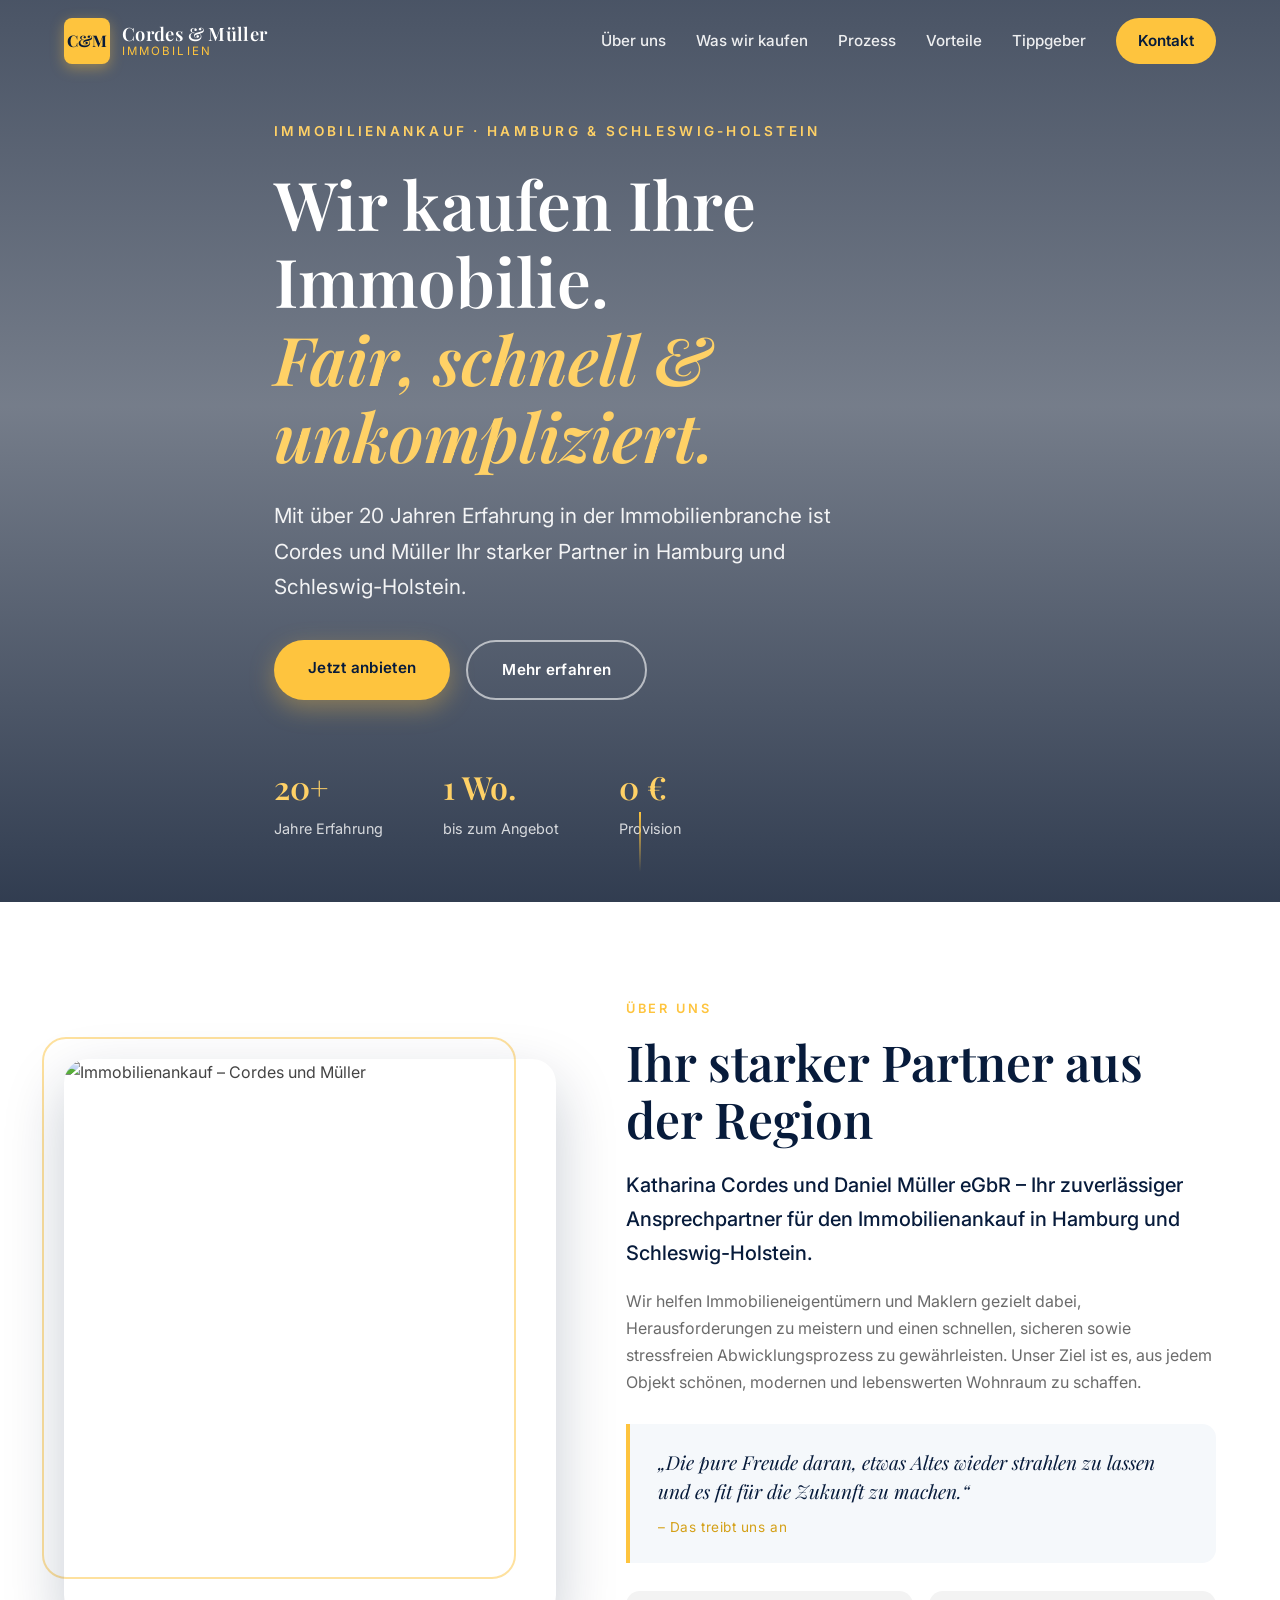
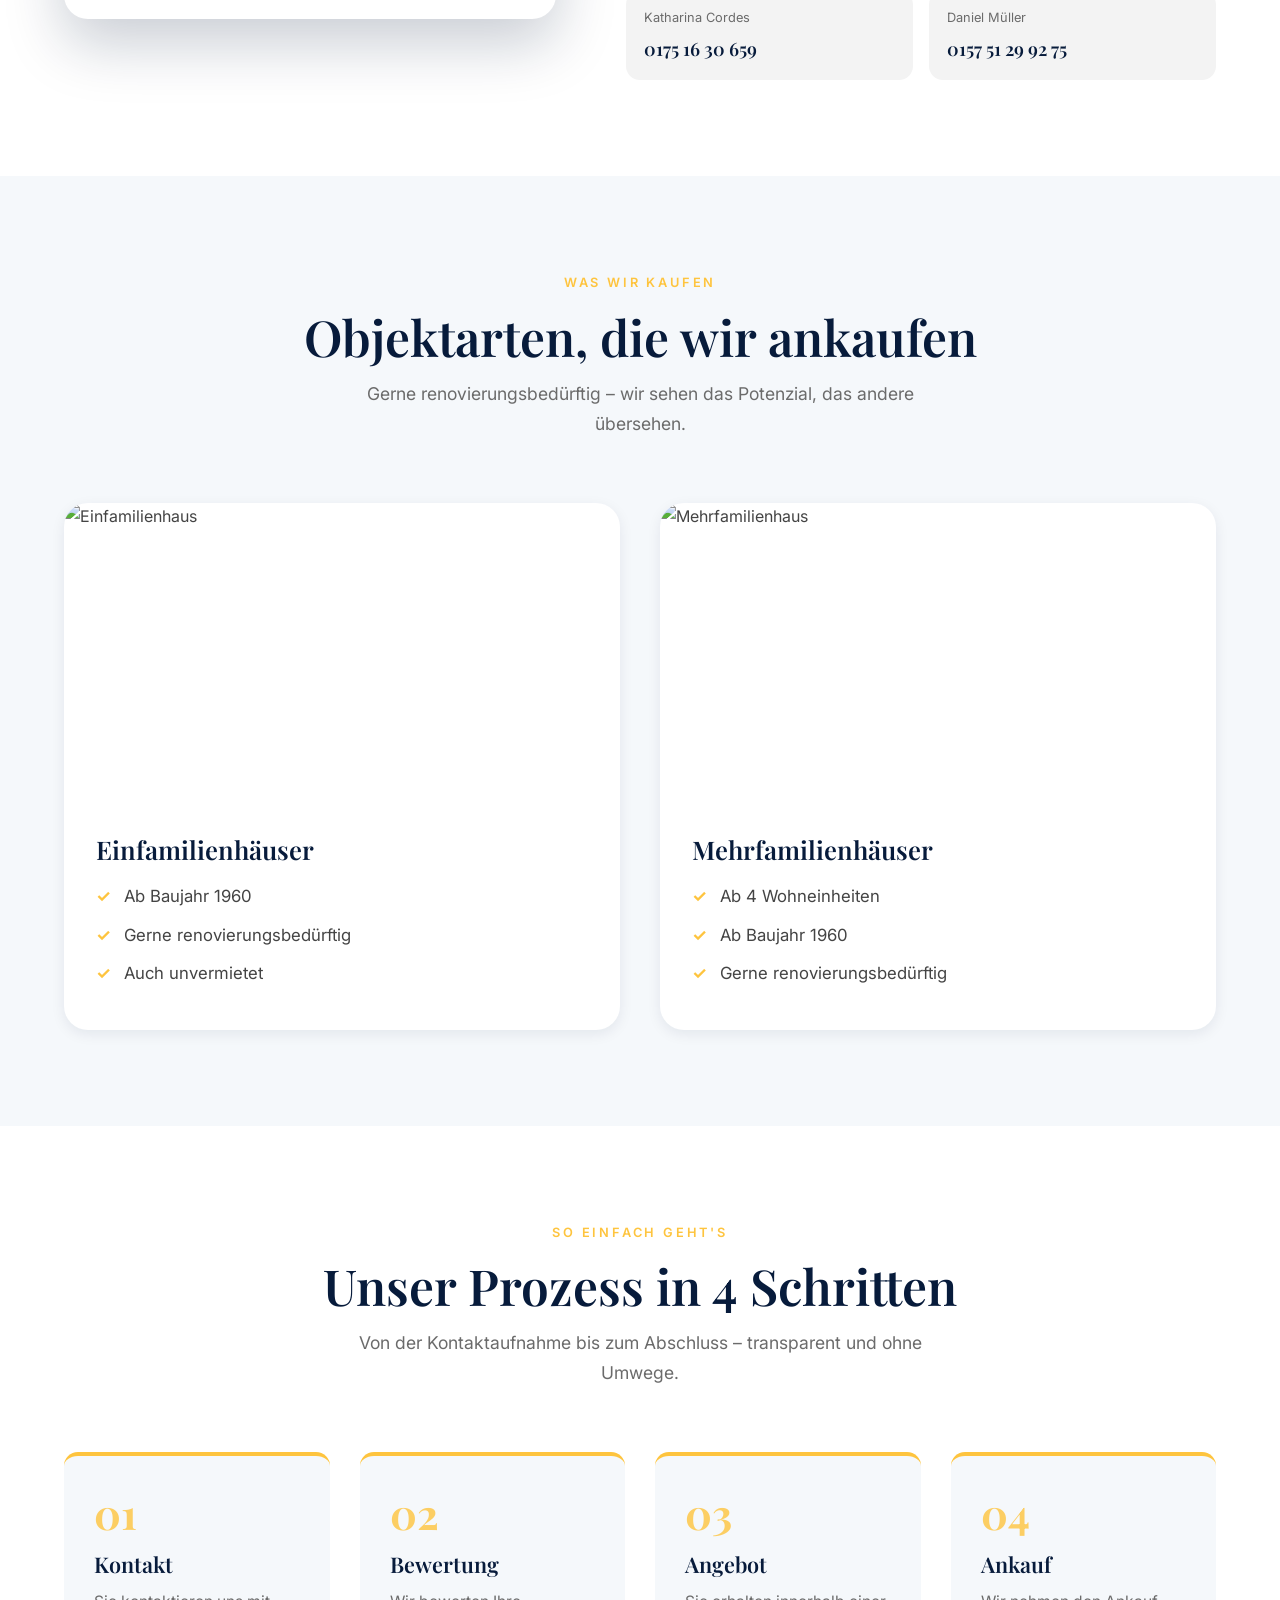
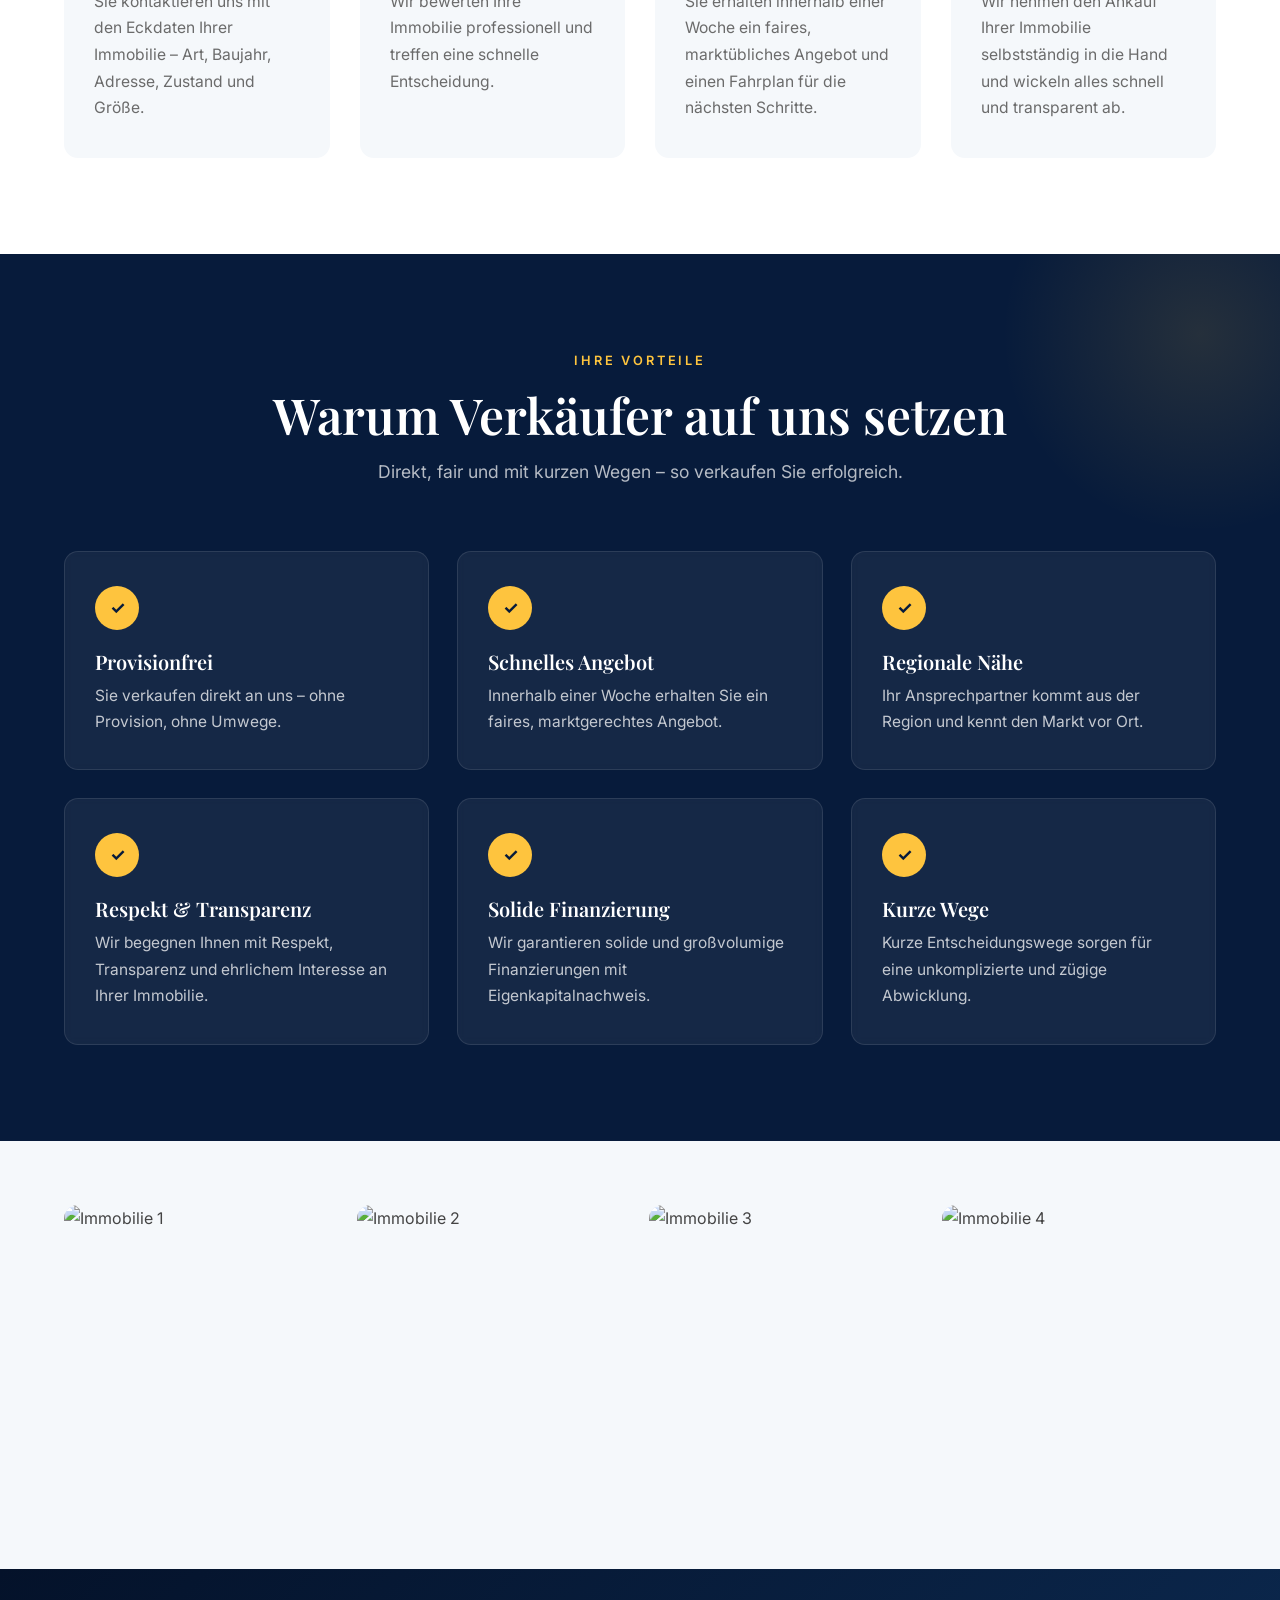
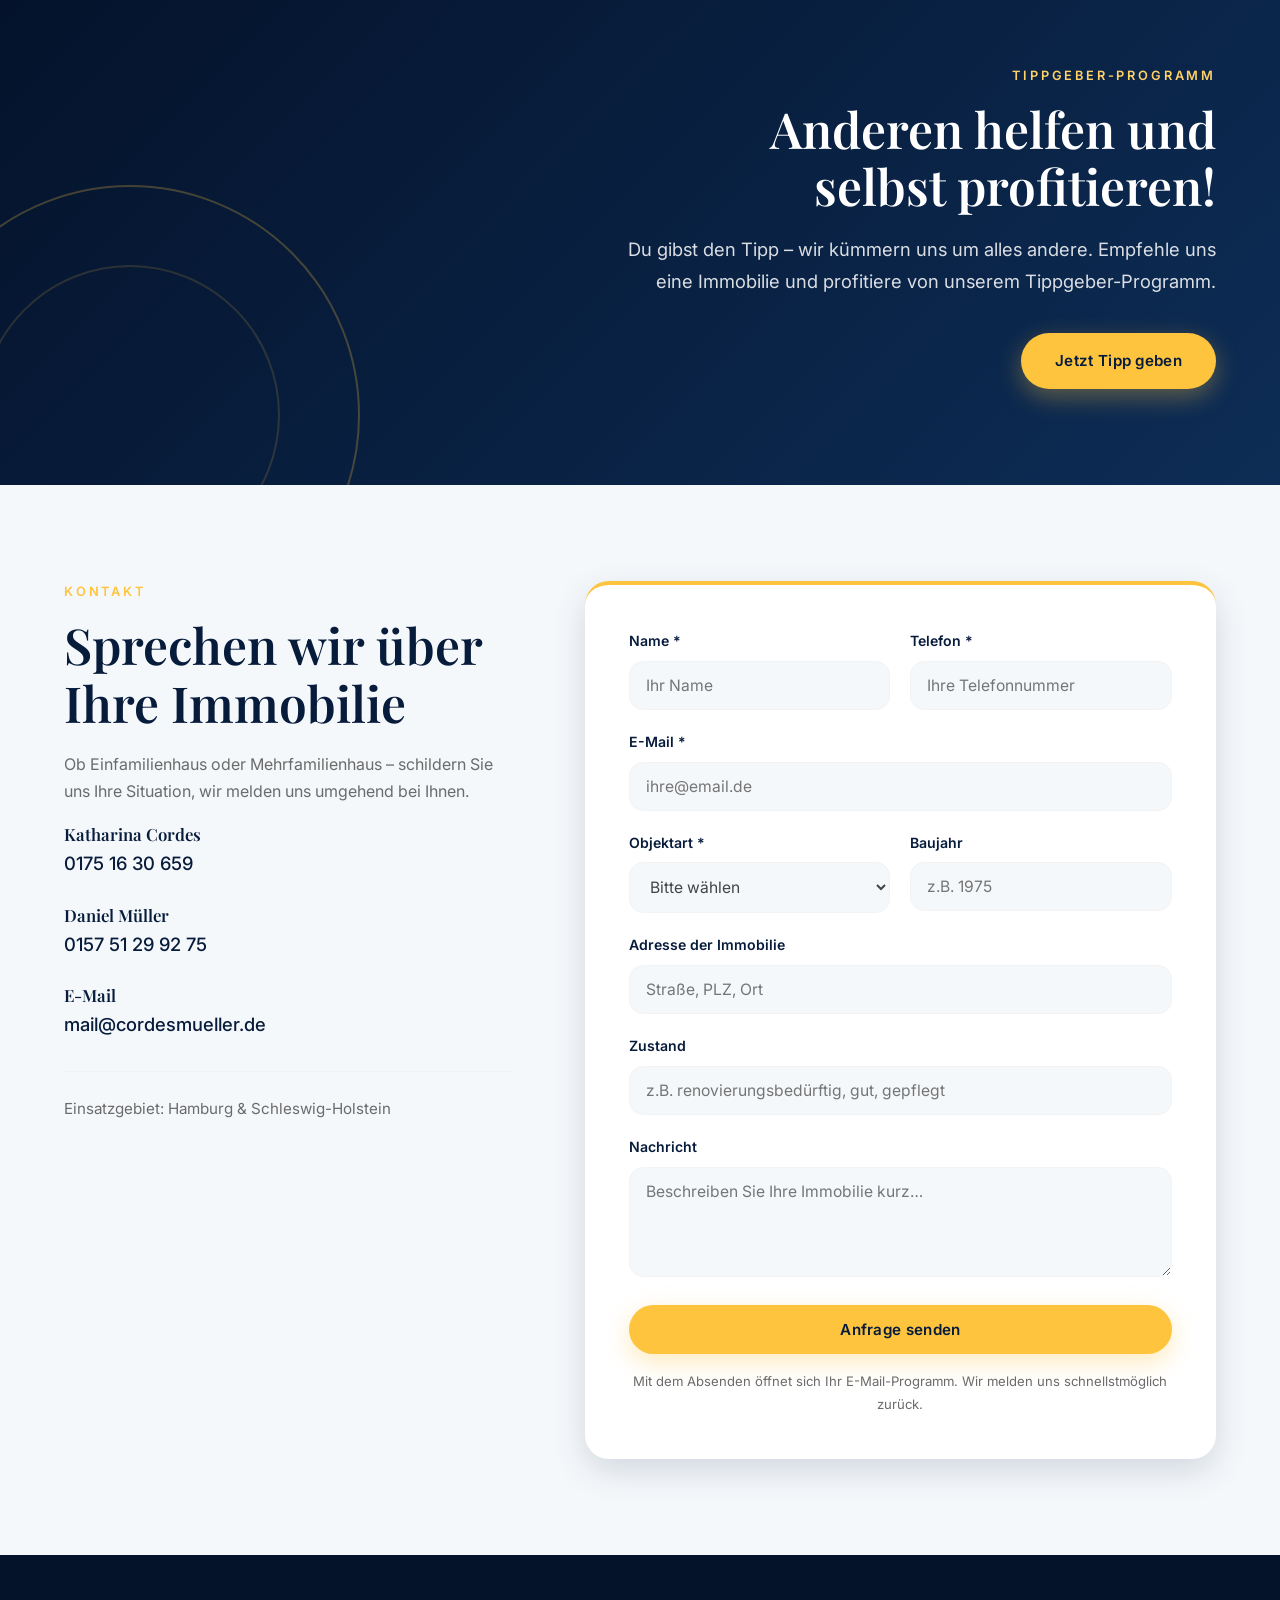
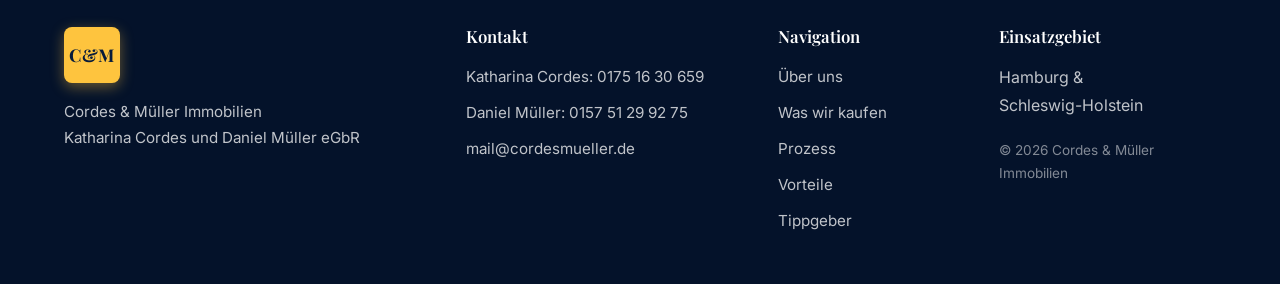
==== commit 846b009d: "Fix: Farben ans Original angepasst, defekte Bilder ersetzt, falsches Portrait entfernt" ====
--- a/index.html
+++ b/index.html
@@ -72,11 +72,7 @@
   <section id="ueber-uns" class="section about">
     <div class="container about-grid">
       <div class="about-media reveal">
-        <img src="https://onecdn.io/cdn-cgi/image/width=600,height=800,fit=cover/media/9ba3bd7e-92e4-4036-8592-b213715e1970/lg" alt="Cordes und Müller – Ihre Ansprechpartner" class="about-img">
-        <div class="about-badge">
-          <span class="badge-name">Katharina Cordes</span>
-          <span class="badge-role">Geschäftsführerin</span>
-        </div>
+        <img src="https://images.unsplash.com/photo-1560518883-ce09059eeffa?w=600&h=800&fit=crop" alt="Immobilienankauf – Cordes und Müller" class="about-img">
       </div>
       <div class="about-content">
         <p class="eyebrow">Über uns</p>
@@ -112,7 +108,7 @@
       <div class="buy-grid">
         <article class="card reveal">
           <div class="card-img">
-            <img src="https://onecdn.io/cdn-cgi/image/width=800,height=600,fit=cover/media/013bde4f-70b9-48d5-8bc5-a7e35b4b48ef/lg" alt="Einfamilienhaus">
+            <img src="https://images.unsplash.com/photo-1568605114967-8130f3a36994?w=800&h=600&fit=crop" alt="Einfamilienhaus">
           </div>
           <div class="card-body">
             <h3>Einfamilienhäuser</h3>
@@ -125,7 +121,7 @@
         </article>
         <article class="card reveal">
           <div class="card-img">
-            <img src="https://onecdn.io/cdn-cgi/image/width=800,height=600,fit=cover/media/022207e3-a782-4203-a05c-e34b5ba5563c/lg" alt="Mehrfamilienhaus">
+            <img src="https://images.unsplash.com/photo-1545324418-cc1a3fa10c00?w=800&h=600&fit=crop" alt="Mehrfamilienhaus">
           </div>
           <div class="card-body">
             <h3>Mehrfamilienhäuser</h3>
@@ -220,10 +216,10 @@
   <section class="section gallery">
     <div class="container">
       <div class="gallery-grid">
-        <img class="gallery-img reveal" src="https://onecdn.io/cdn-cgi/image/width=800,height=600,fit=cover/media/013bde4f-70b9-48d5-8bc5-a7e35b4b48ef/lg" alt="Immobilie 1">
-        <img class="gallery-img reveal" src="https://onecdn.io/cdn-cgi/image/width=800,height=600,fit=cover/media/022207e3-a782-4203-a05c-e34b5ba5563c/lg" alt="Immobilie 2">
-        <img class="gallery-img reveal" src="https://onecdn.io/cdn-cgi/image/width=800,height=600,fit=cover/media/5243f2f0-39da-4009-9616-81a8f214d567/lg" alt="Immobilie 3">
-        <img class="gallery-img reveal" src="https://onecdn.io/cdn-cgi/image/width=800,height=600,fit=cover/media/7201bd87-af40-47e6-a278-6140a947ac03/lg" alt="Immobilie 4">
+        <img class="gallery-img reveal" src="https://images.unsplash.com/photo-1568605114967-8130f3a36994?w=800&h=600&fit=crop" alt="Immobilie 1">
+        <img class="gallery-img reveal" src="https://images.unsplash.com/photo-1545324418-cc1a3fa10c00?w=800&h=600&fit=crop" alt="Immobilie 2">
+        <img class="gallery-img reveal" src="https://images.unsplash.com/photo-1512917774080-9991f1c4c750?w=800&h=600&fit=crop" alt="Immobilie 3">
+        <img class="gallery-img reveal" src="https://images.unsplash.com/photo-1558036117-15d82a90b9b1?w=800&h=600&fit=crop" alt="Immobilie 4">
       </div>
     </div>
   </section>
--- a/style.css
+++ b/style.css
@@ -5,24 +5,24 @@
 
 /* ---------- CSS Custom Properties ---------- */
 :root {
-  --green-dark: #1a3a2a;
-  --green-deep: #122a1e;
-  --green-mid: #24503a;
+  --green-dark: #071b3b;
+  --green-deep: #04122a;
+  --green-mid: #0d2d56;
   --white: #ffffff;
-  --off-white: #f7f8f6;
-  --gray-light: #eef0ed;
-  --gray: #6b7270;
-  --gray-dark: #3a403d;
-  --gold: #c9a84c;
-  --gold-light: #d9bc6b;
-  --gold-dark: #a98a3a;
+  --off-white: #f5f8fb;
+  --gray-light: #f3f3f3;
+  --gray: #6b6b6b;
+  --gray-dark: #444444;
+  --gold: #fec43e;
+  --gold-light: #ffd166;
+  --gold-dark: #d4a017;
 
   --font-head: 'Playfair Display', serif;
   --font-body: 'Inter', sans-serif;
 
-  --shadow-sm: 0 4px 14px rgba(26, 58, 42, 0.08);
-  --shadow-md: 0 12px 34px rgba(26, 58, 42, 0.14);
-  --shadow-lg: 0 24px 60px rgba(26, 58, 42, 0.22);
+  --shadow-sm: 0 4px 14px rgba(7, 27, 59, 0.08);
+  --shadow-md: 0 12px 34px rgba(7, 27, 59, 0.14);
+  --shadow-lg: 0 24px 60px rgba(7, 27, 59, 0.22);
 
   --radius: 14px;
   --radius-lg: 24px;
@@ -148,7 +148,7 @@
 }
 
 .nav.scrolled {
-  background: rgba(26, 58, 42, 0.97);
+  background: rgba(7, 27, 59, 0.97);
   padding: 10px 0;
   box-shadow: 0 4px 24px rgba(0, 0, 0, 0.25);
   backdrop-filter: blur(10px);
@@ -179,7 +179,7 @@
   font-size: 1rem;
   letter-spacing: 0.02em;
   border-radius: 8px;
-  box-shadow: 0 4px 14px rgba(201, 168, 76, 0.4);
+  box-shadow: 0 4px 14px rgba(254, 196, 62, 0.4);
 }
 
 .logo-text {
@@ -309,9 +309,9 @@
   inset: 0;
   background: linear-gradient(
     180deg,
-    rgba(18, 42, 30, 0.72) 0%,
-    rgba(18, 42, 30, 0.55) 45%,
-    rgba(18, 42, 30, 0.82) 100%
+    rgba(4, 18, 42, 0.72) 0%,
+    rgba(4, 18, 42, 0.55) 45%,
+    rgba(4, 18, 42, 0.82) 100%
   );
 }
 
@@ -441,13 +441,13 @@
 .btn-gold {
   background: var(--gold);
   color: var(--green-dark);
-  box-shadow: 0 8px 24px rgba(201, 168, 76, 0.35);
+  box-shadow: 0 8px 24px rgba(254, 196, 62, 0.35);
 }
 
 .btn-gold:hover {
   background: var(--gold-light);
   transform: translateY(-3px);
-  box-shadow: 0 14px 32px rgba(201, 168, 76, 0.45);
+  box-shadow: 0 14px 32px rgba(254, 196, 62, 0.45);
 }
 
 .btn-ghost {
@@ -720,7 +720,7 @@
   right: -120px;
   width: 400px;
   height: 400px;
-  background: radial-gradient(circle, rgba(201, 168, 76, 0.12), transparent 70%);
+  background: radial-gradient(circle, rgba(254, 196, 62, 0.12), transparent 70%);
 }
 
 .benefits .section-title {
@@ -822,7 +822,7 @@
   left: -100px;
   width: 460px;
   height: 460px;
-  border: 2px solid rgba(201, 168, 76, 0.25);
+  border: 2px solid rgba(254, 196, 62, 0.25);
   border-radius: 50%;
 }
 
@@ -833,7 +833,7 @@
   left: -20px;
   width: 300px;
   height: 300px;
-  border: 2px solid rgba(201, 168, 76, 0.15);
+  border: 2px solid rgba(254, 196, 62, 0.15);
   border-radius: 50%;
 }
 
@@ -948,7 +948,7 @@
   outline: none;
   border-color: var(--gold);
   background: var(--white);
-  box-shadow: 0 0 0 4px rgba(201, 168, 76, 0.15);
+  box-shadow: 0 0 0 4px rgba(254, 196, 62, 0.15);
 }
 
 .form-group textarea {
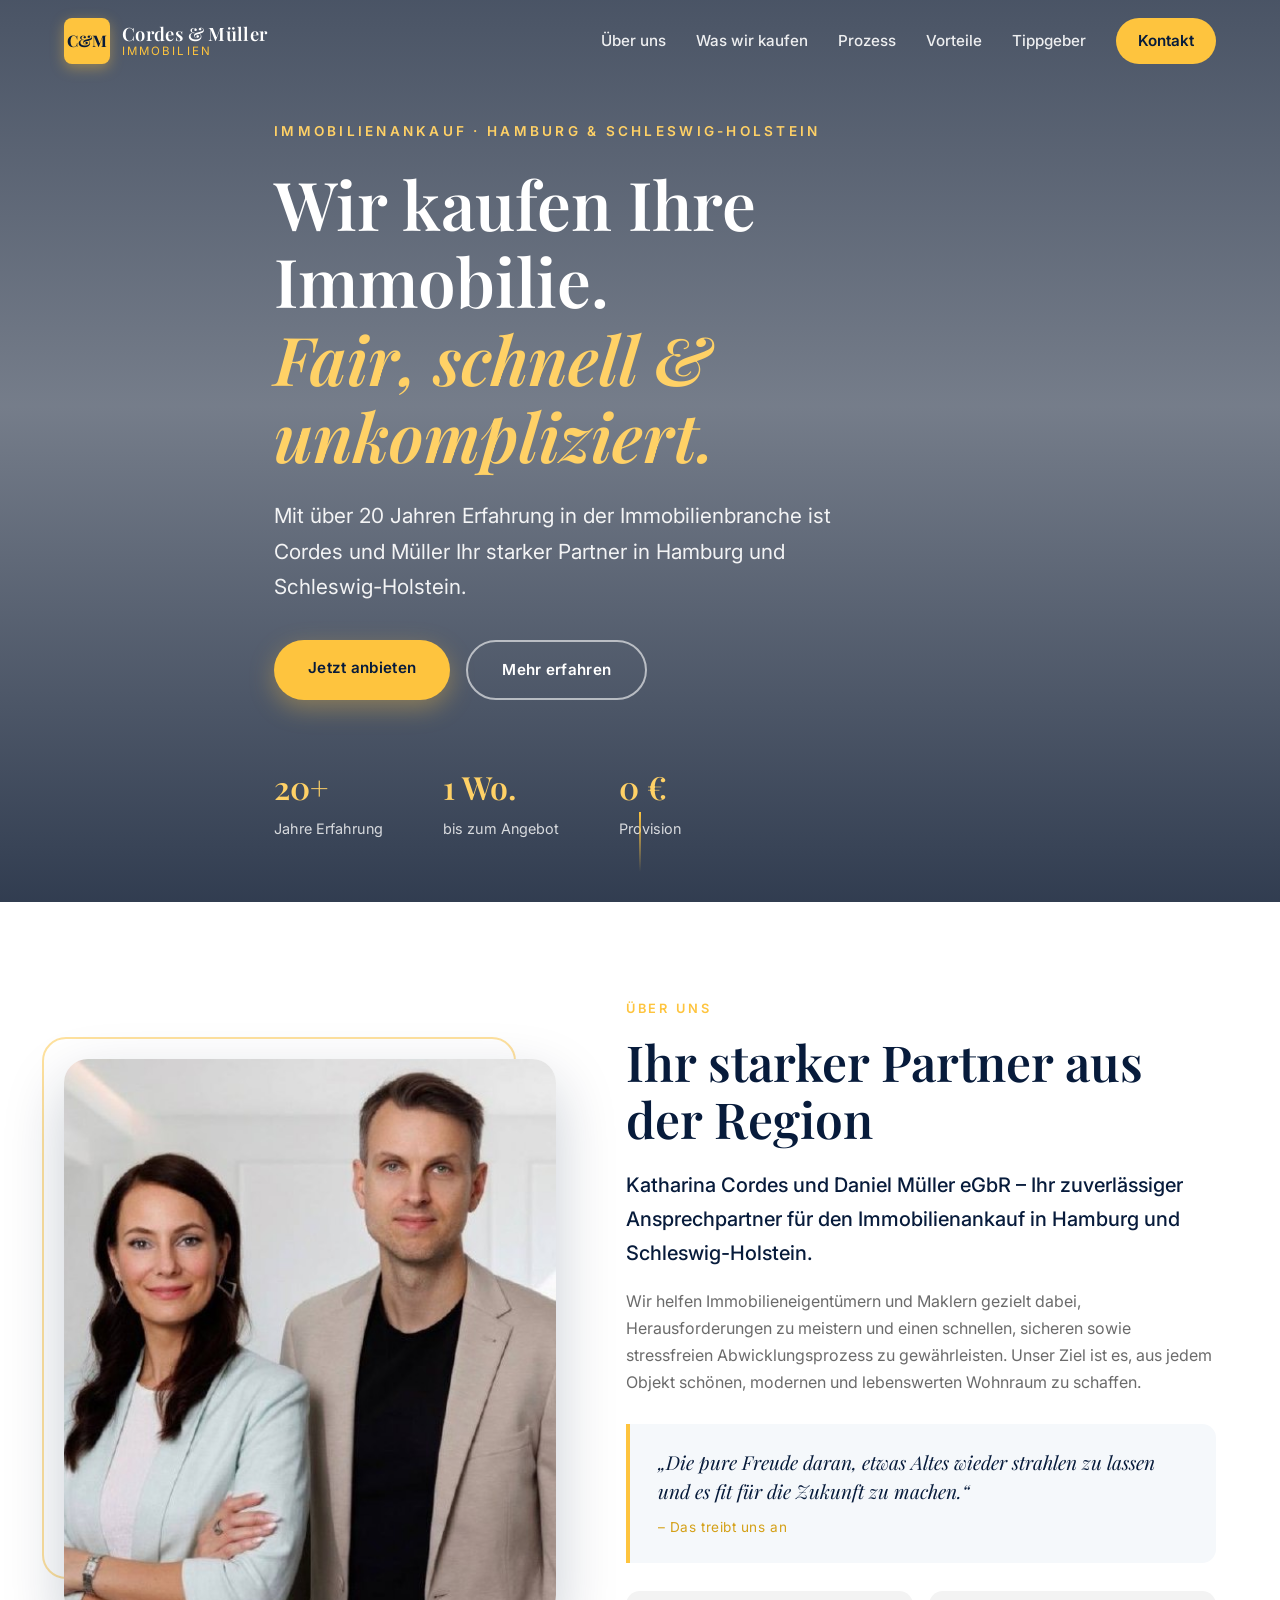
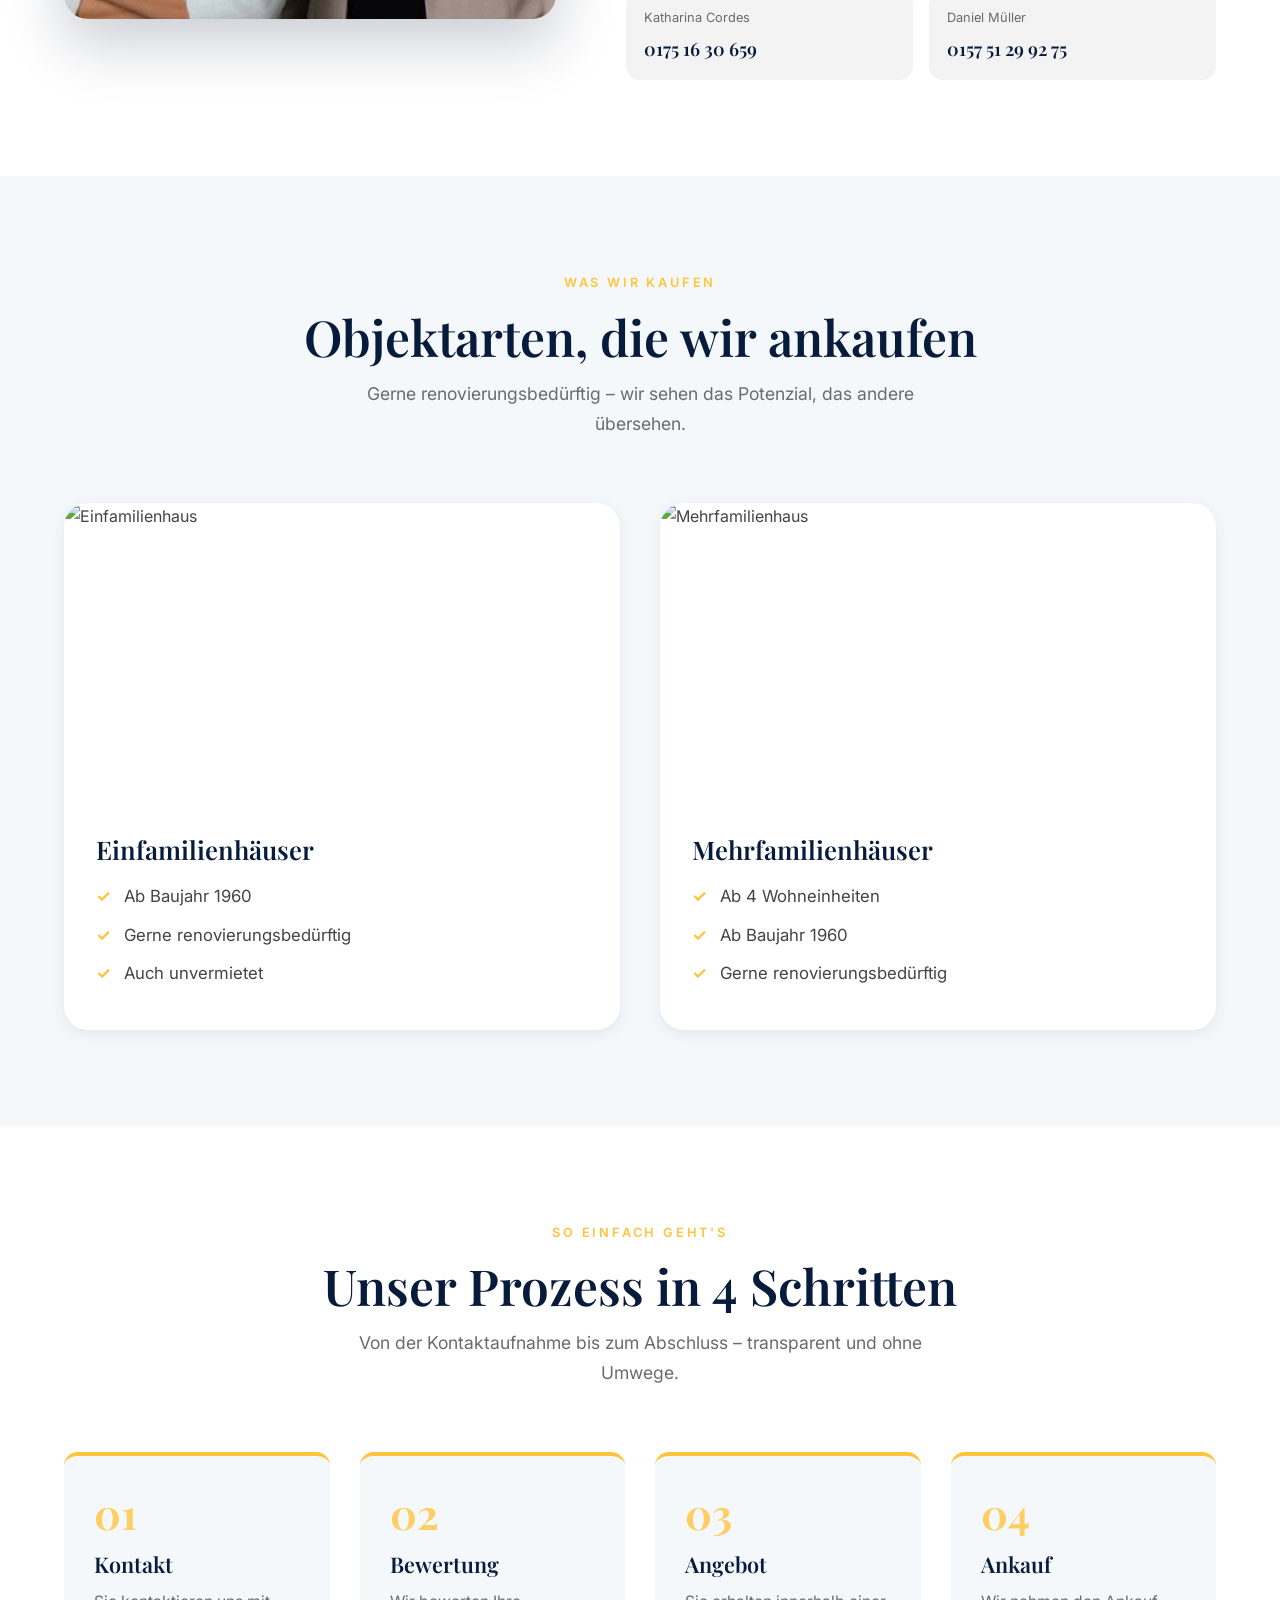
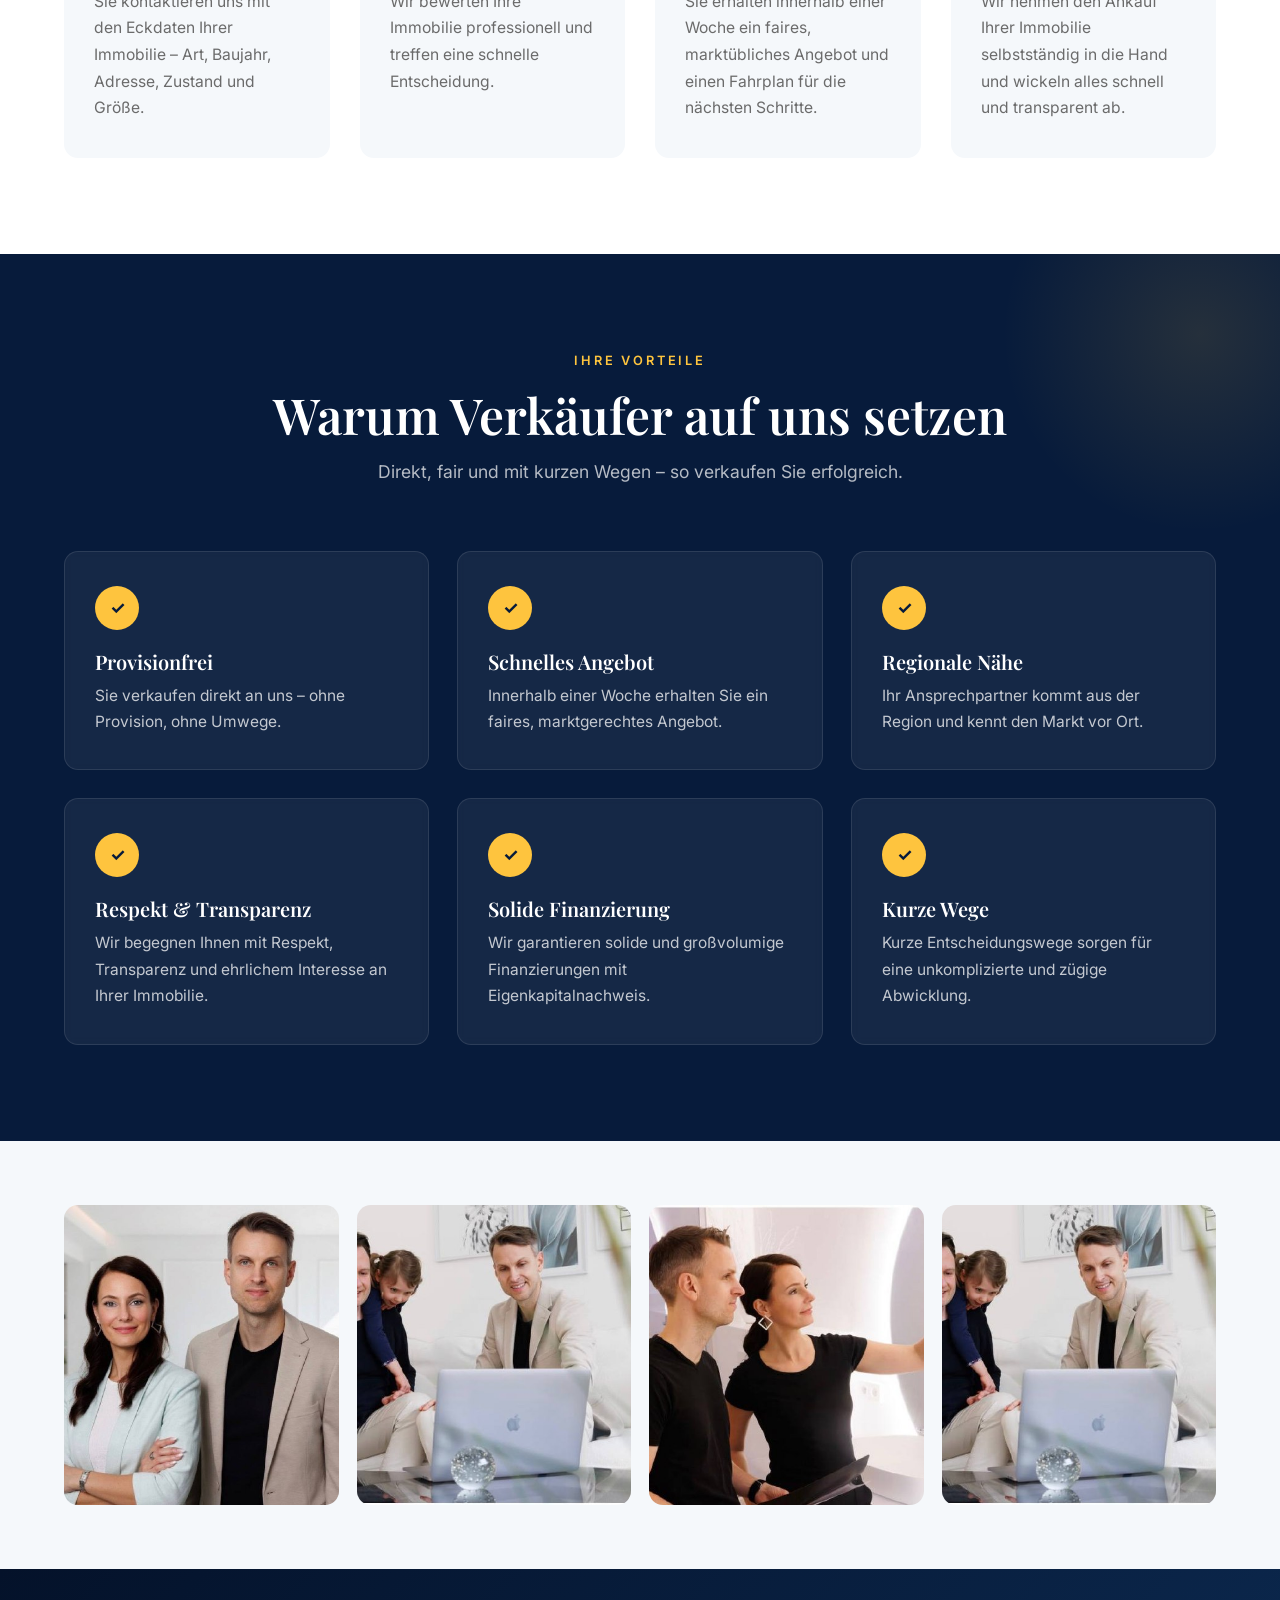
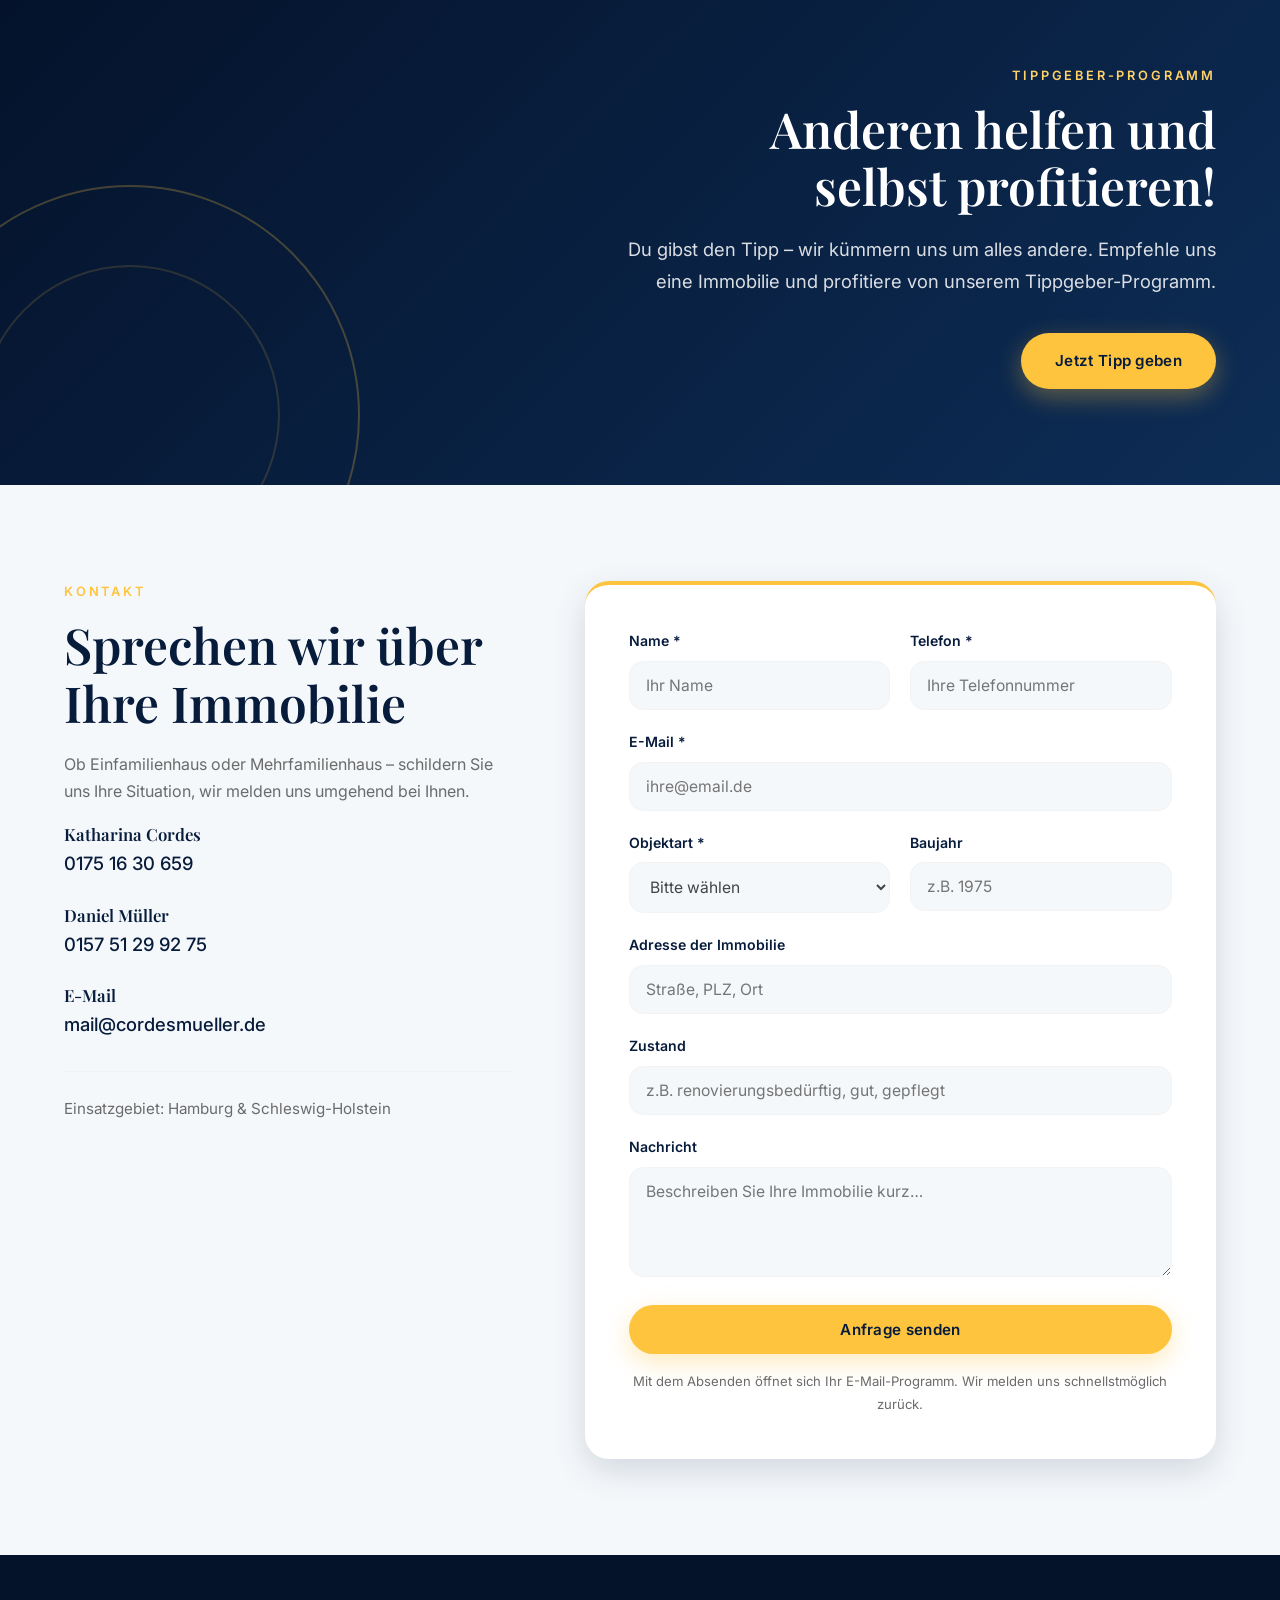
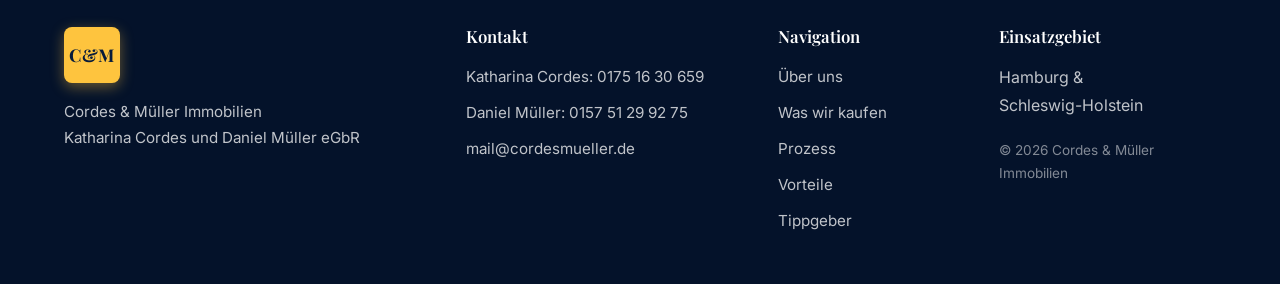
==== commit 489246d2: "Echte Gründerfotos von Katharina Cordes + Daniel Müller eingebaut" ====
--- a/index.html
+++ b/index.html
@@ -72,7 +72,7 @@
   <section id="ueber-uns" class="section about">
     <div class="container about-grid">
       <div class="about-media reveal">
-        <img src="https://images.unsplash.com/photo-1560518883-ce09059eeffa?w=600&h=800&fit=crop" alt="Immobilienankauf – Cordes und Müller" class="about-img">
+        <img src="images/team-portrait.jpg" alt="Katharina Cordes und Daniel Müller – Gründer" class="about-img">
       </div>
       <div class="about-content">
         <p class="eyebrow">Über uns</p>
@@ -216,10 +216,10 @@
   <section class="section gallery">
     <div class="container">
       <div class="gallery-grid">
-        <img class="gallery-img reveal" src="https://images.unsplash.com/photo-1568605114967-8130f3a36994?w=800&h=600&fit=crop" alt="Immobilie 1">
-        <img class="gallery-img reveal" src="https://images.unsplash.com/photo-1545324418-cc1a3fa10c00?w=800&h=600&fit=crop" alt="Immobilie 2">
-        <img class="gallery-img reveal" src="https://images.unsplash.com/photo-1512917774080-9991f1c4c750?w=800&h=600&fit=crop" alt="Immobilie 3">
-        <img class="gallery-img reveal" src="https://images.unsplash.com/photo-1558036117-15d82a90b9b1?w=800&h=600&fit=crop" alt="Immobilie 4">
+        <img class="gallery-img reveal" src="images/team-portrait.jpg" alt="Katharina Cordes und Daniel Müller">
+        <img class="gallery-img reveal" src="images/team-beratung.jpg" alt="Cordes und Müller bei der Beratung">
+        <img class="gallery-img reveal" src="images/team-portrait2.jpg" alt="Cordes und Müller Team">
+        <img class="gallery-img reveal" src="images/team-beratung.jpg" alt="Cordes und Müller – Expertise">
       </div>
     </div>
   </section>
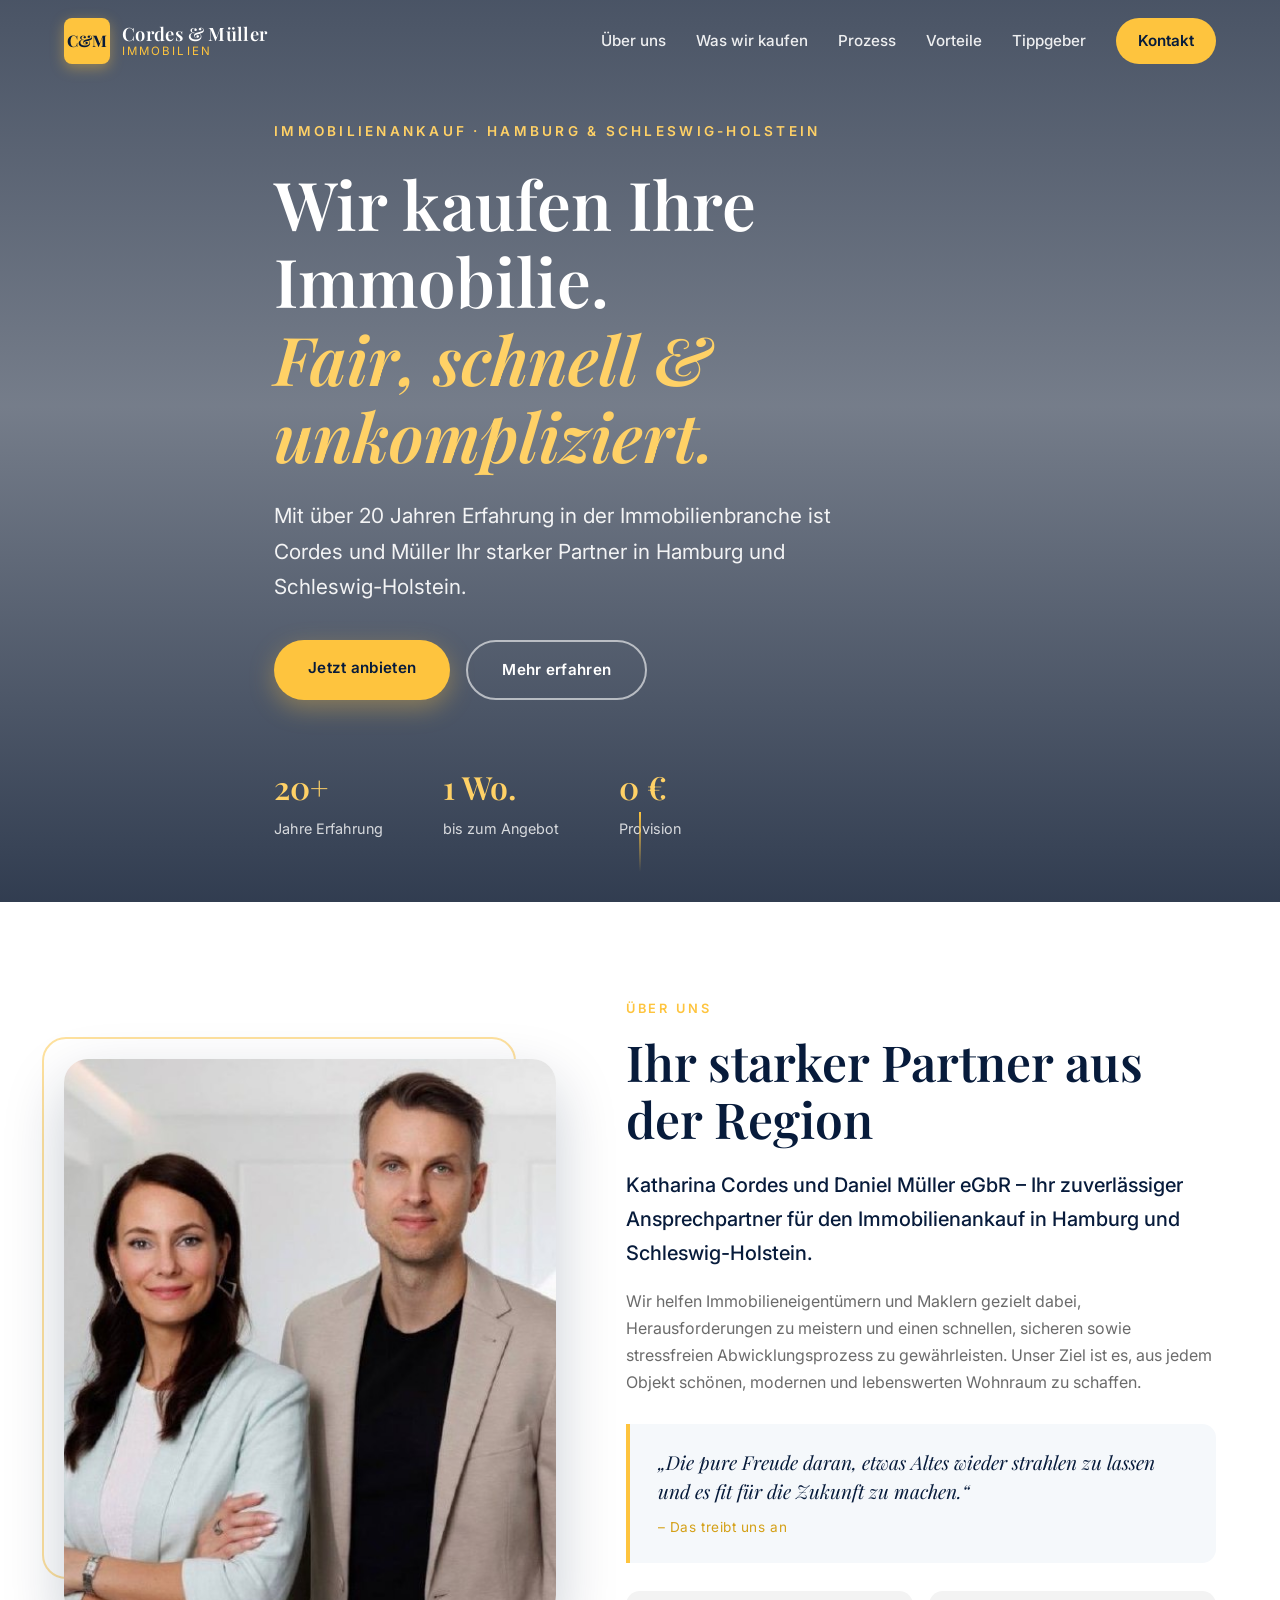
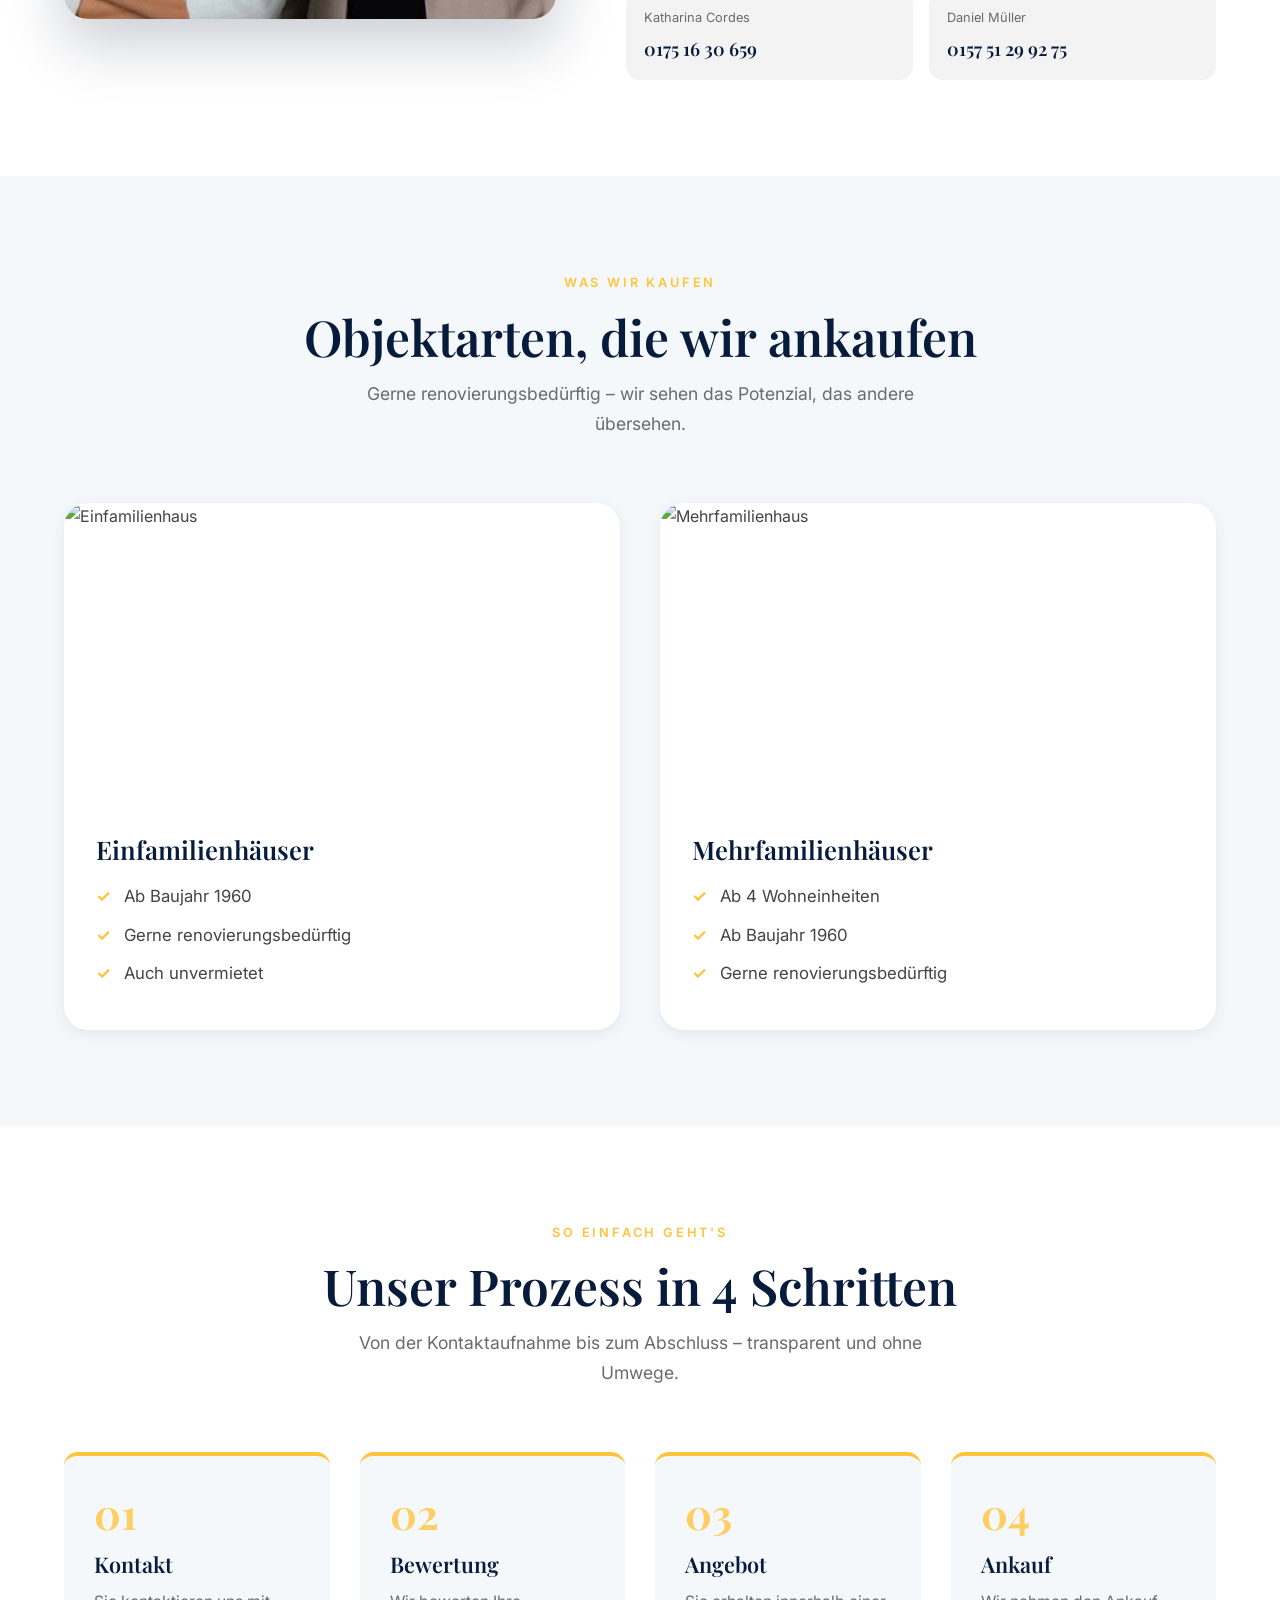
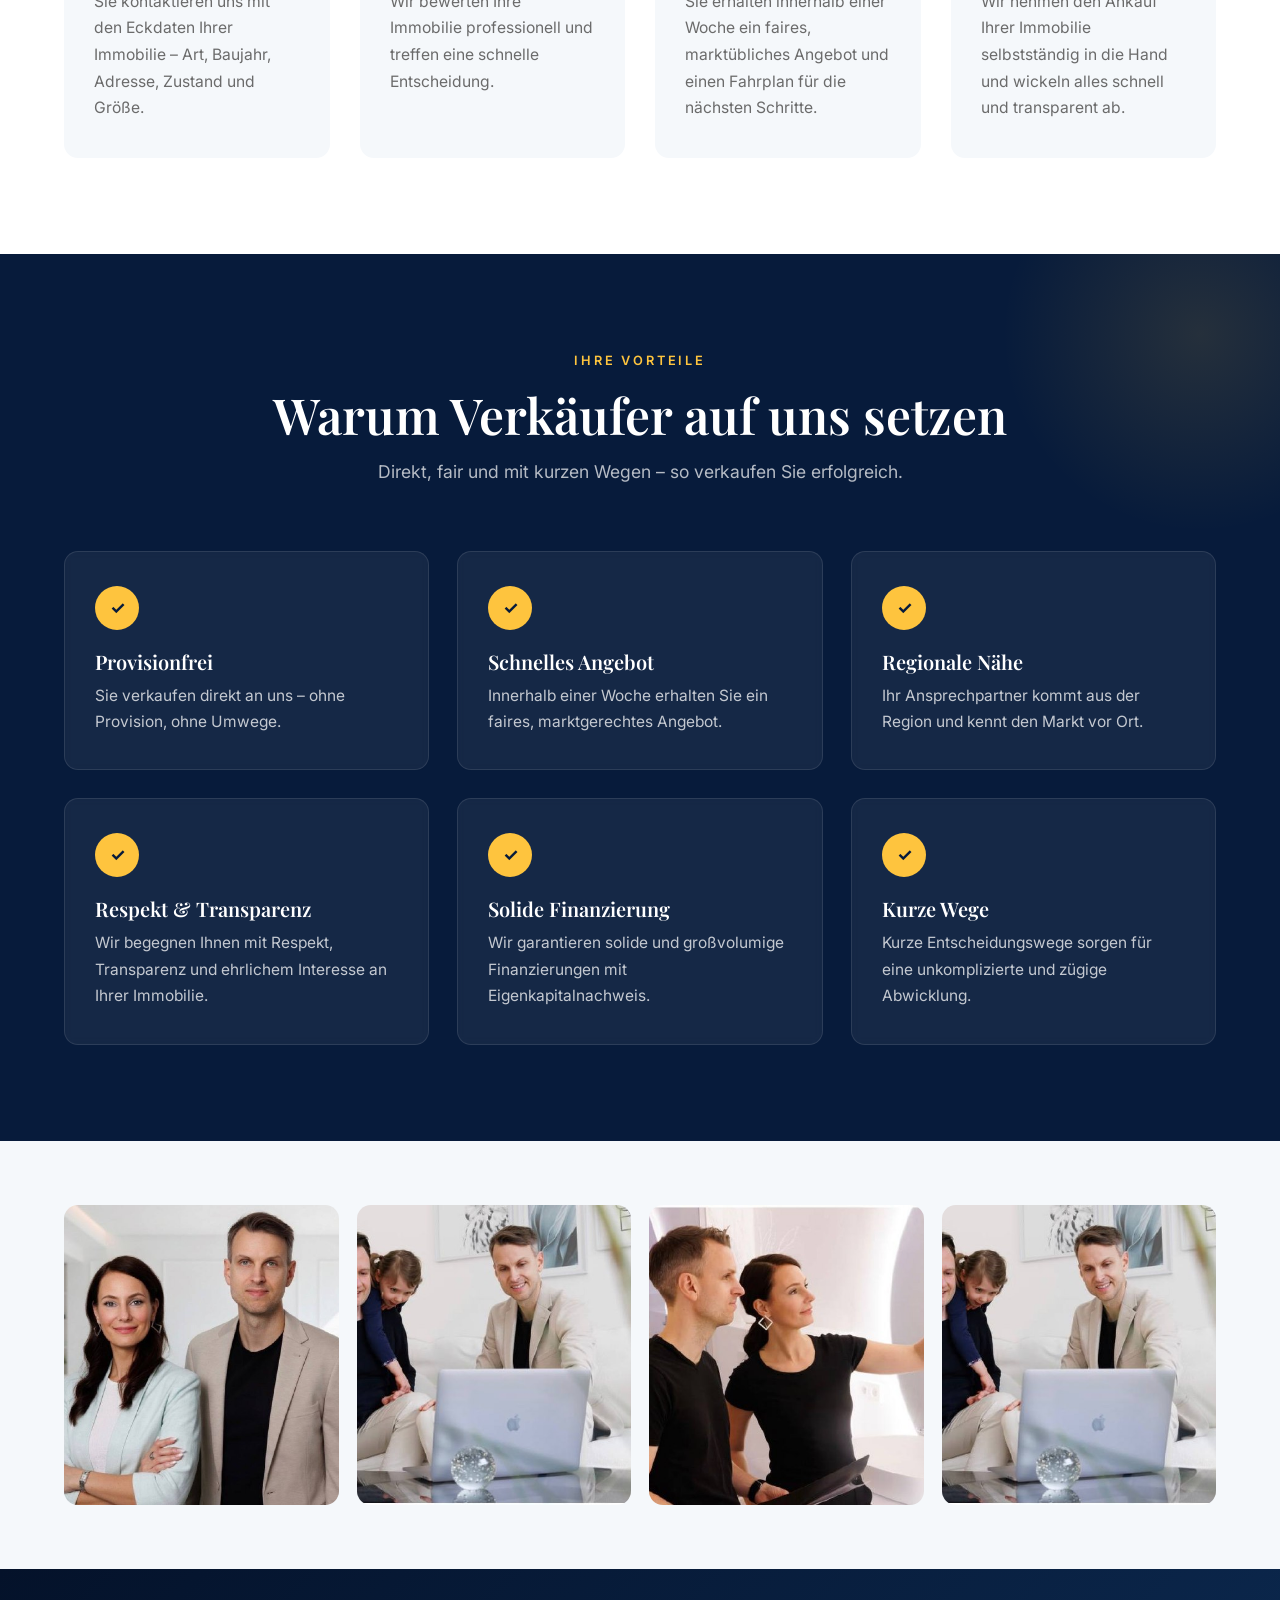
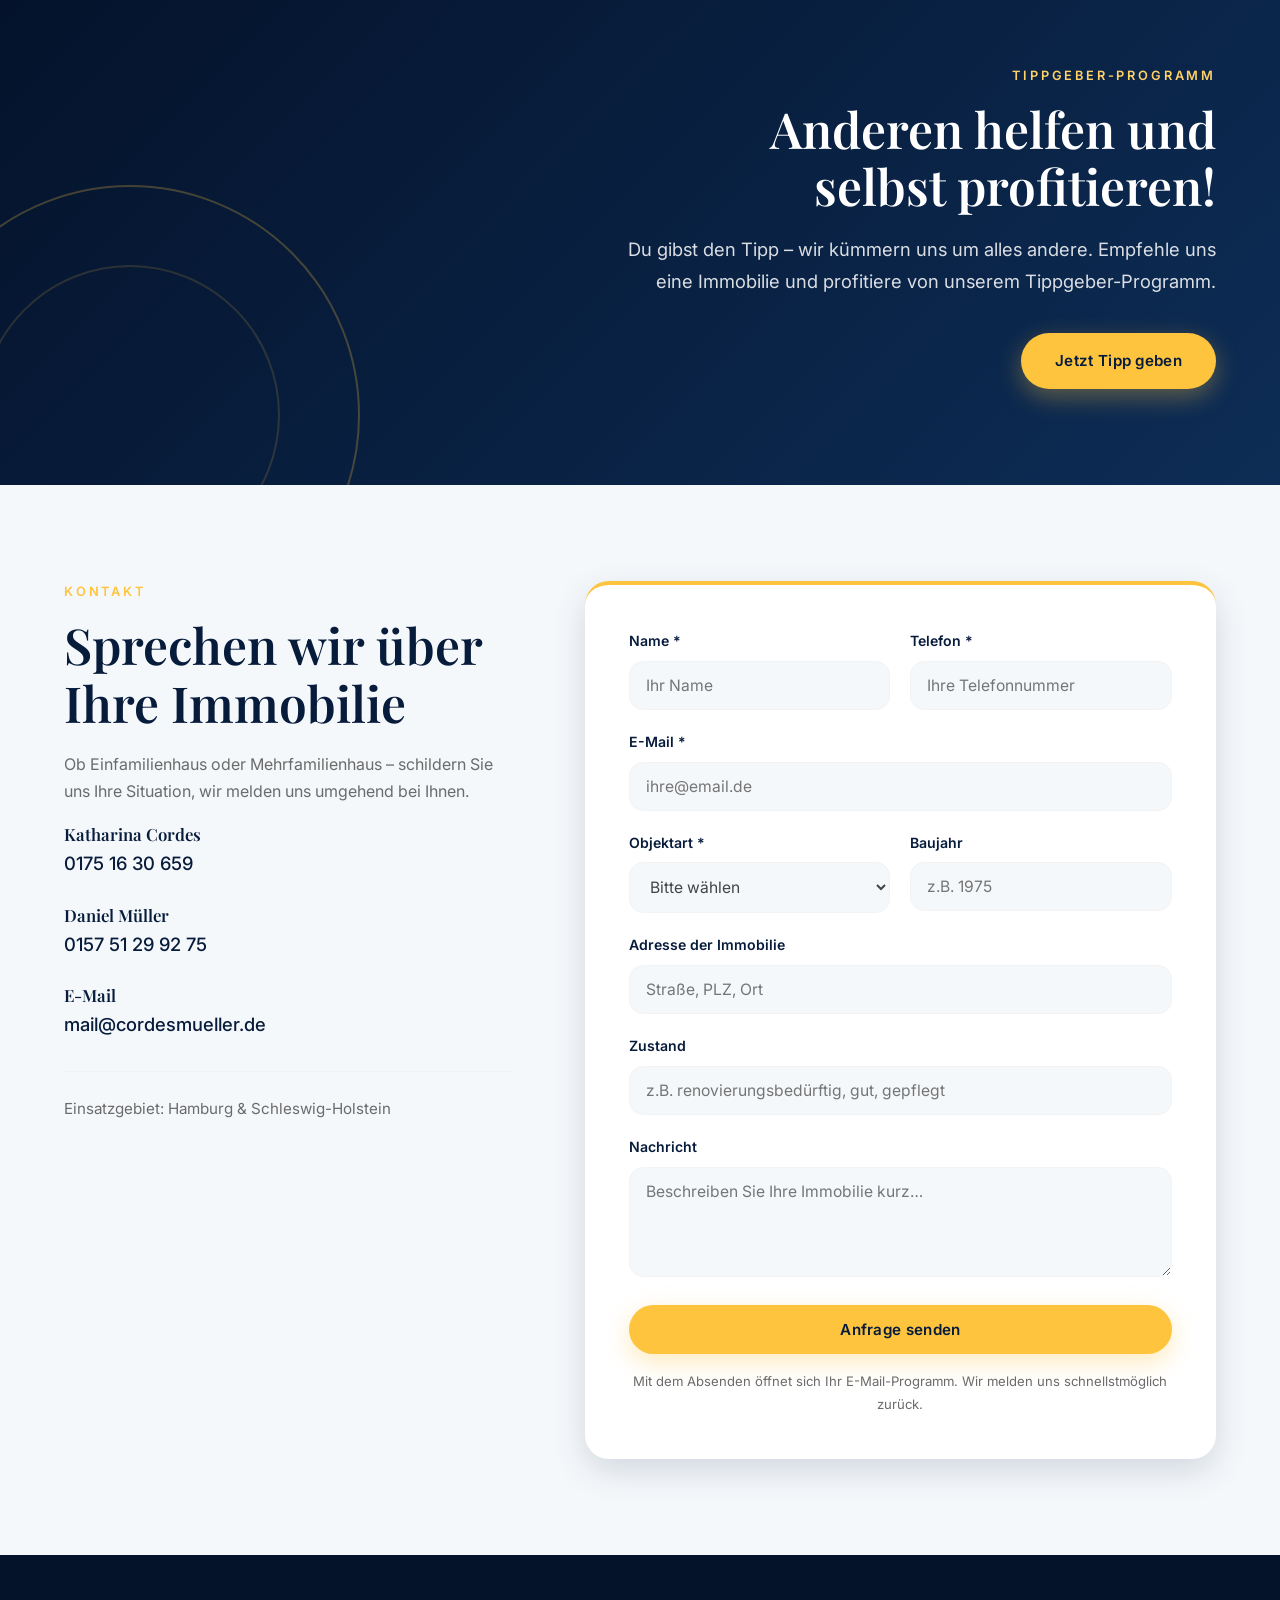
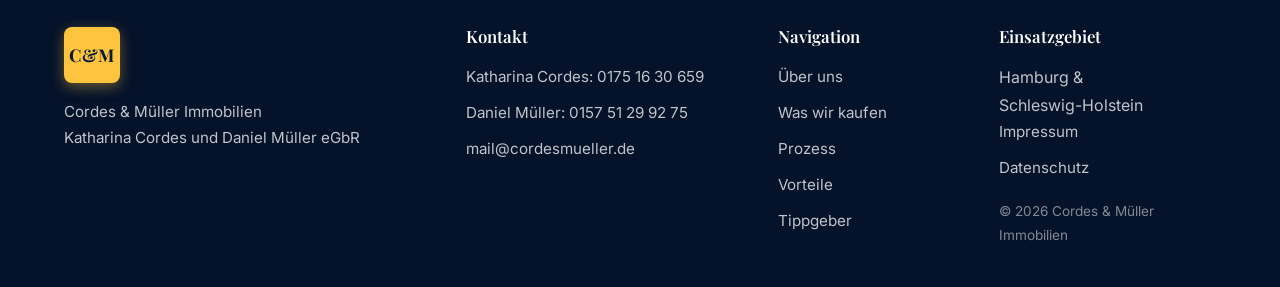
==== commit 4a233623: "Impressum + Datenschutz Seiten hinzugefügt, Footer-Links ergänzt" ====
--- a/index.html
+++ b/index.html
@@ -329,6 +329,8 @@
       <div class="footer-col">
         <h4>Einsatzgebiet</h4>
         <p>Hamburg &amp;<br>Schleswig-Holstein</p>
+        <a href="impressum.html">Impressum</a>
+        <a href="datenschutz.html">Datenschutz</a>
         <p class="footer-small">© <span id="year"></span> Cordes &amp; Müller Immobilien</p>
       </div>
     </div>
